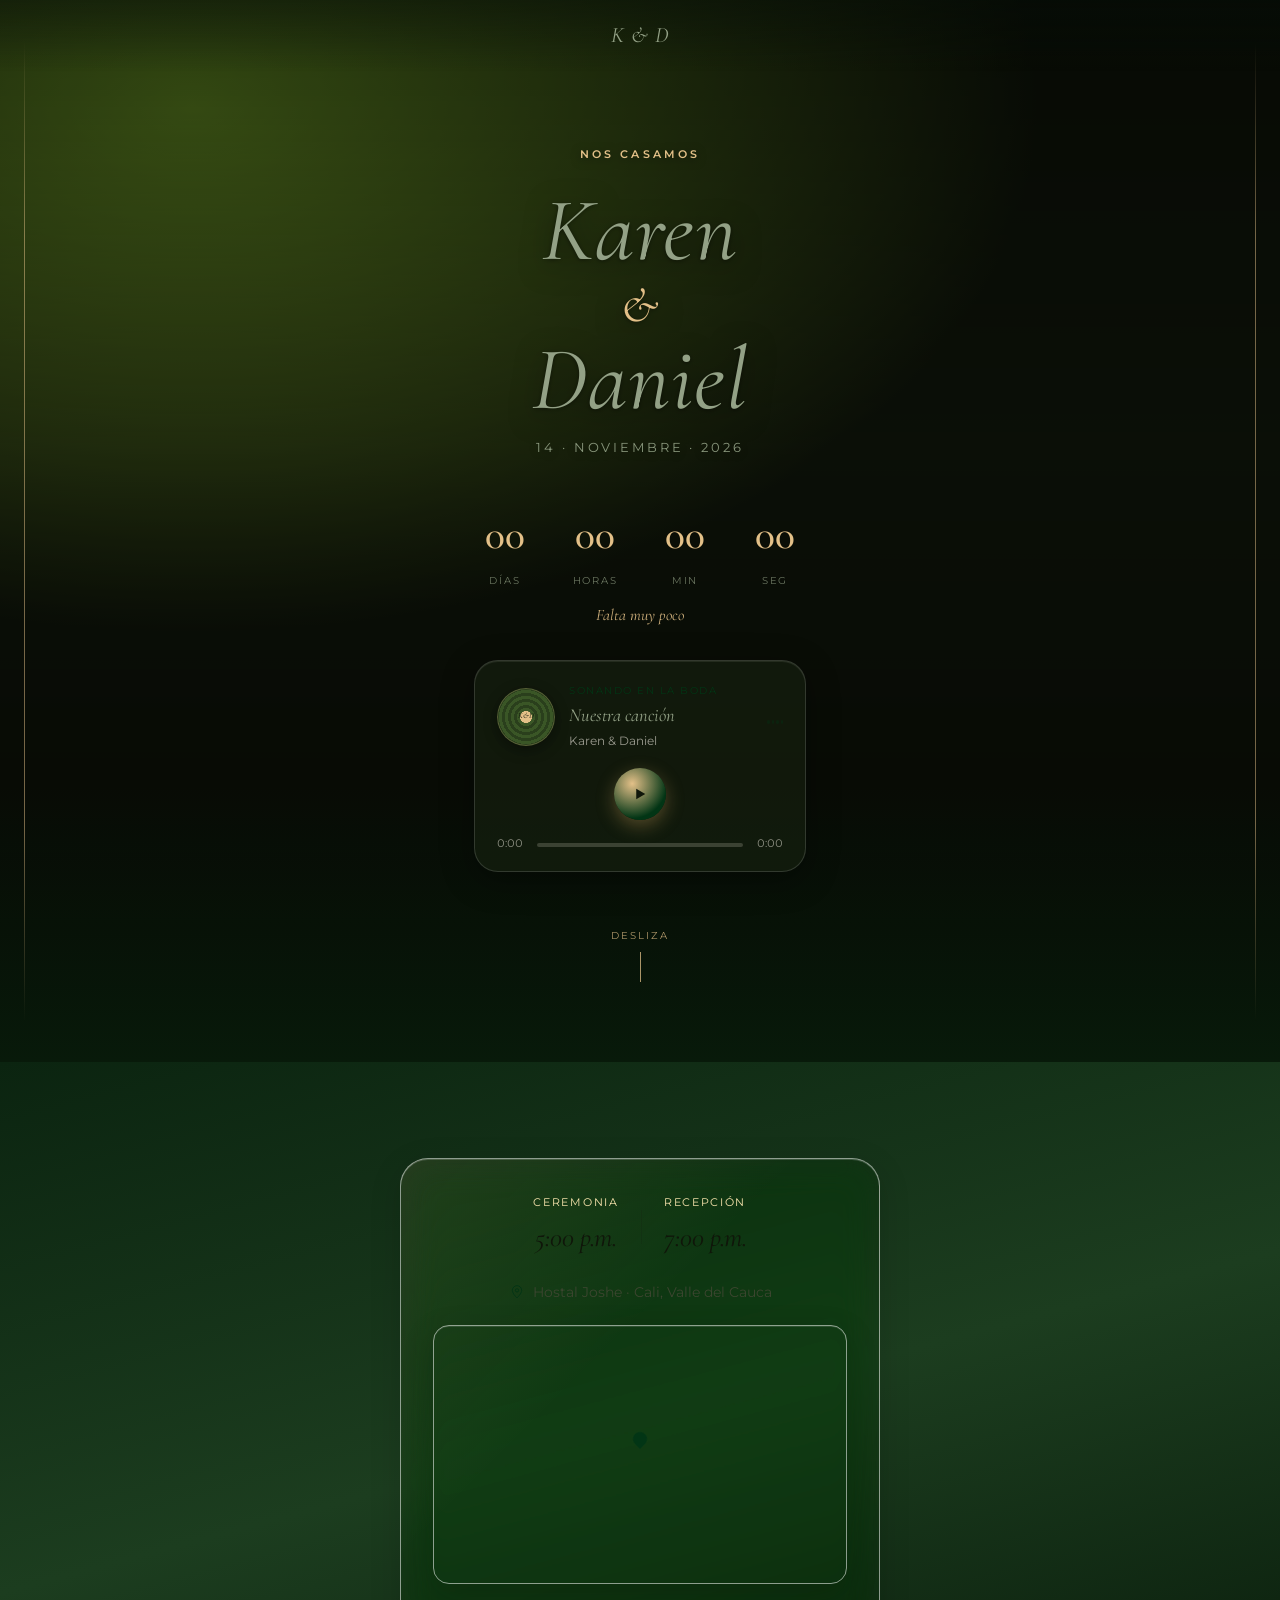
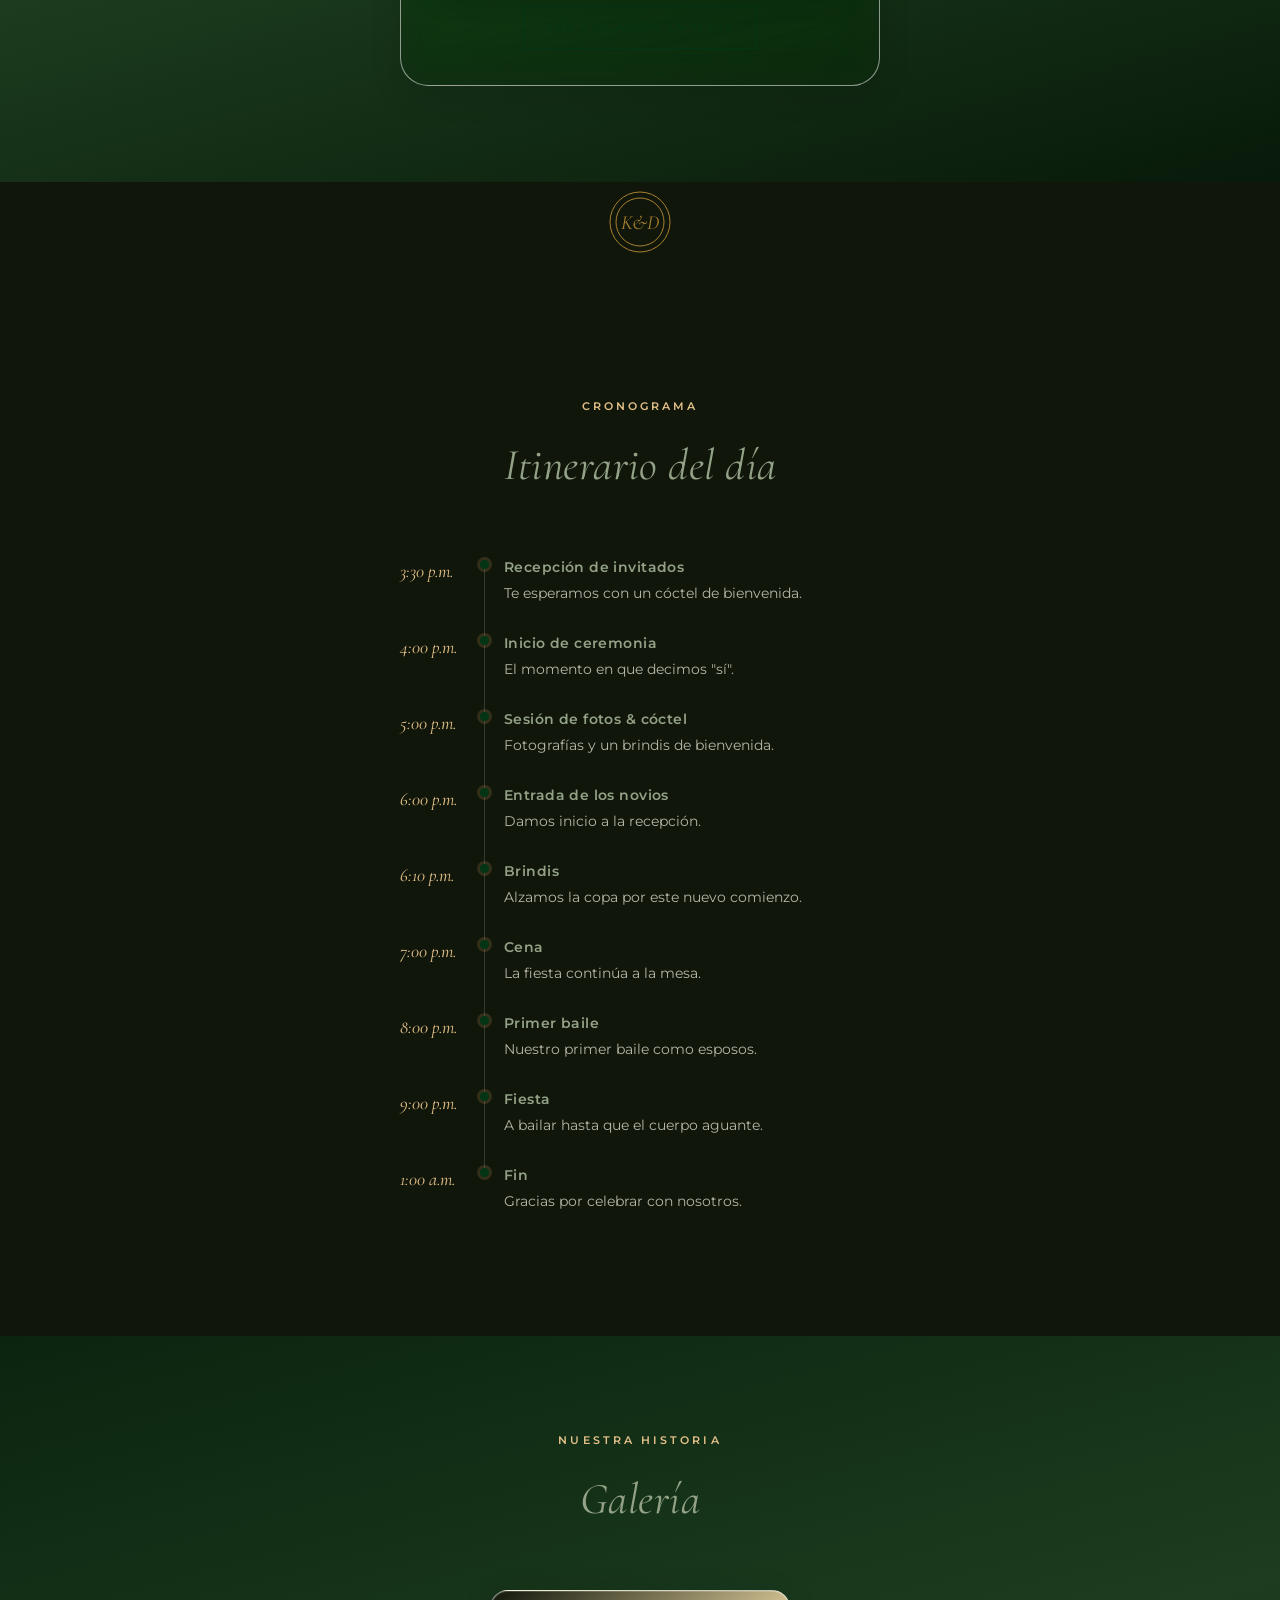
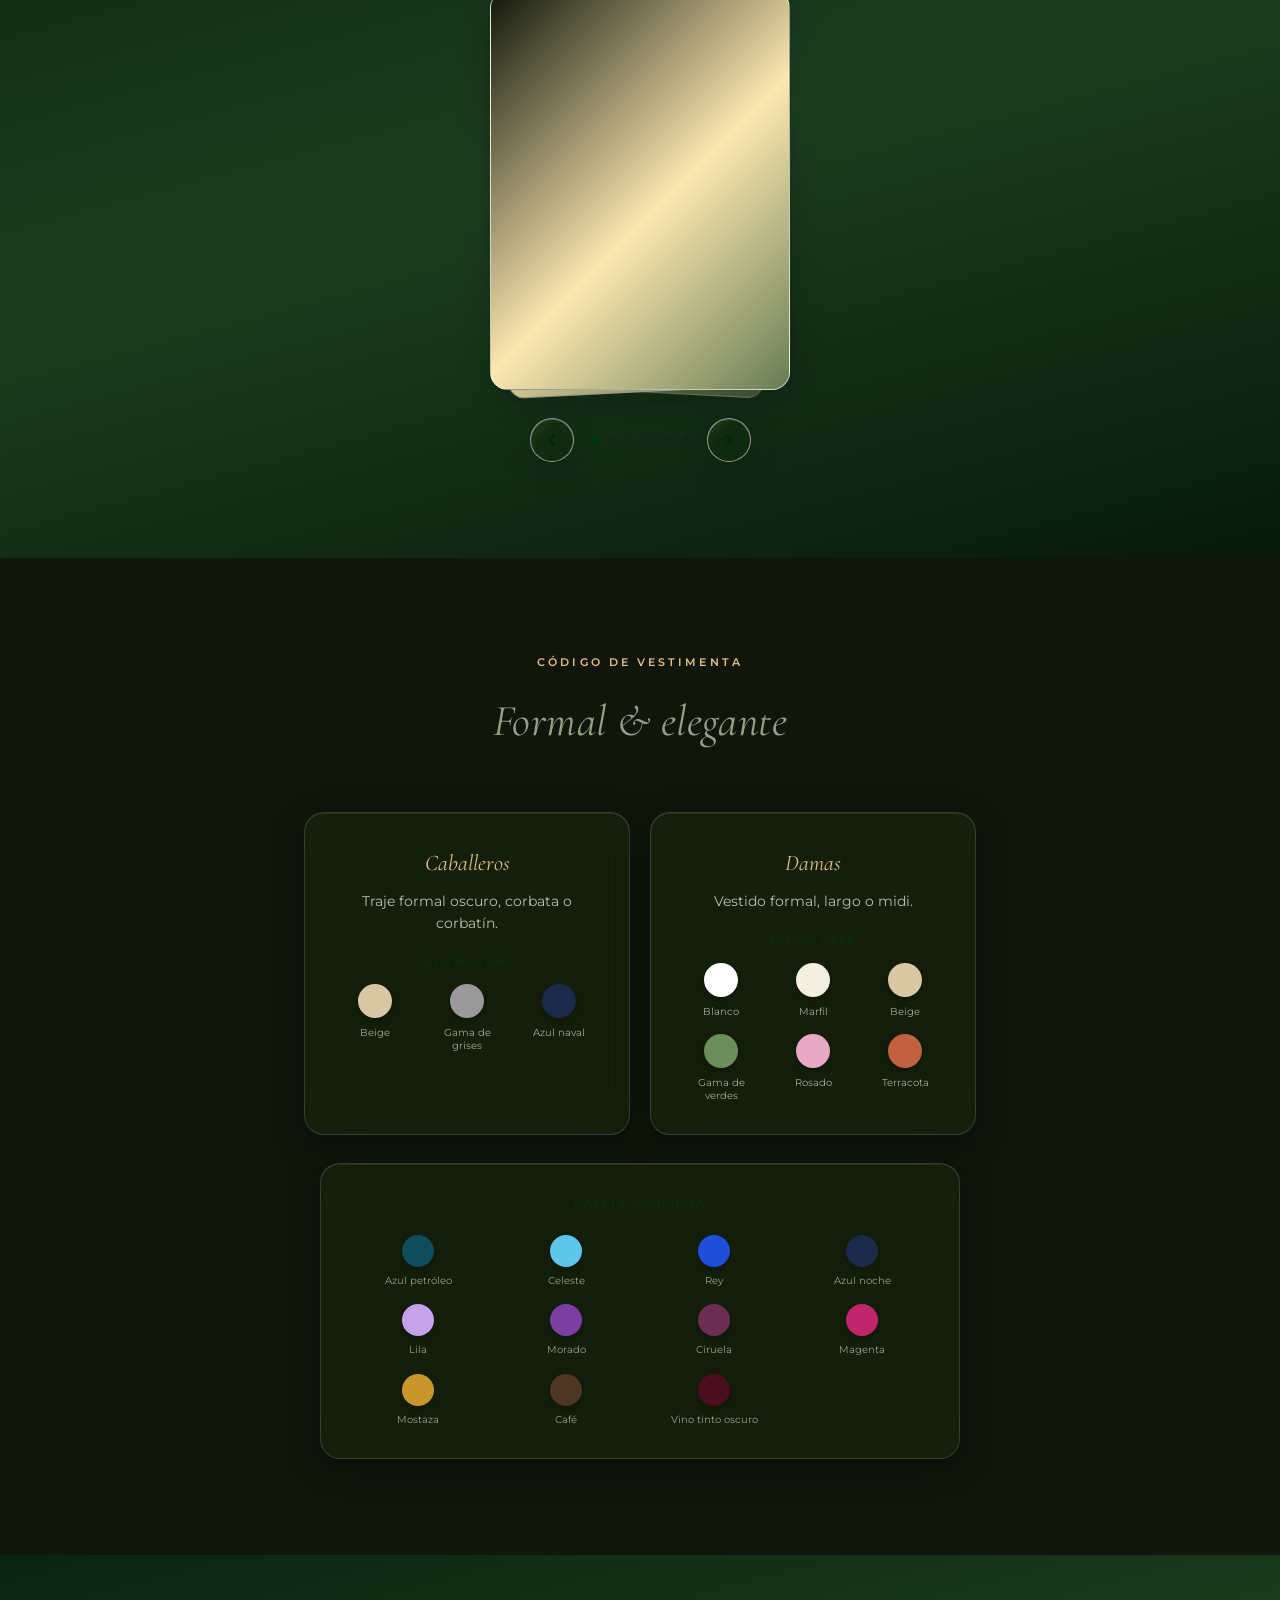
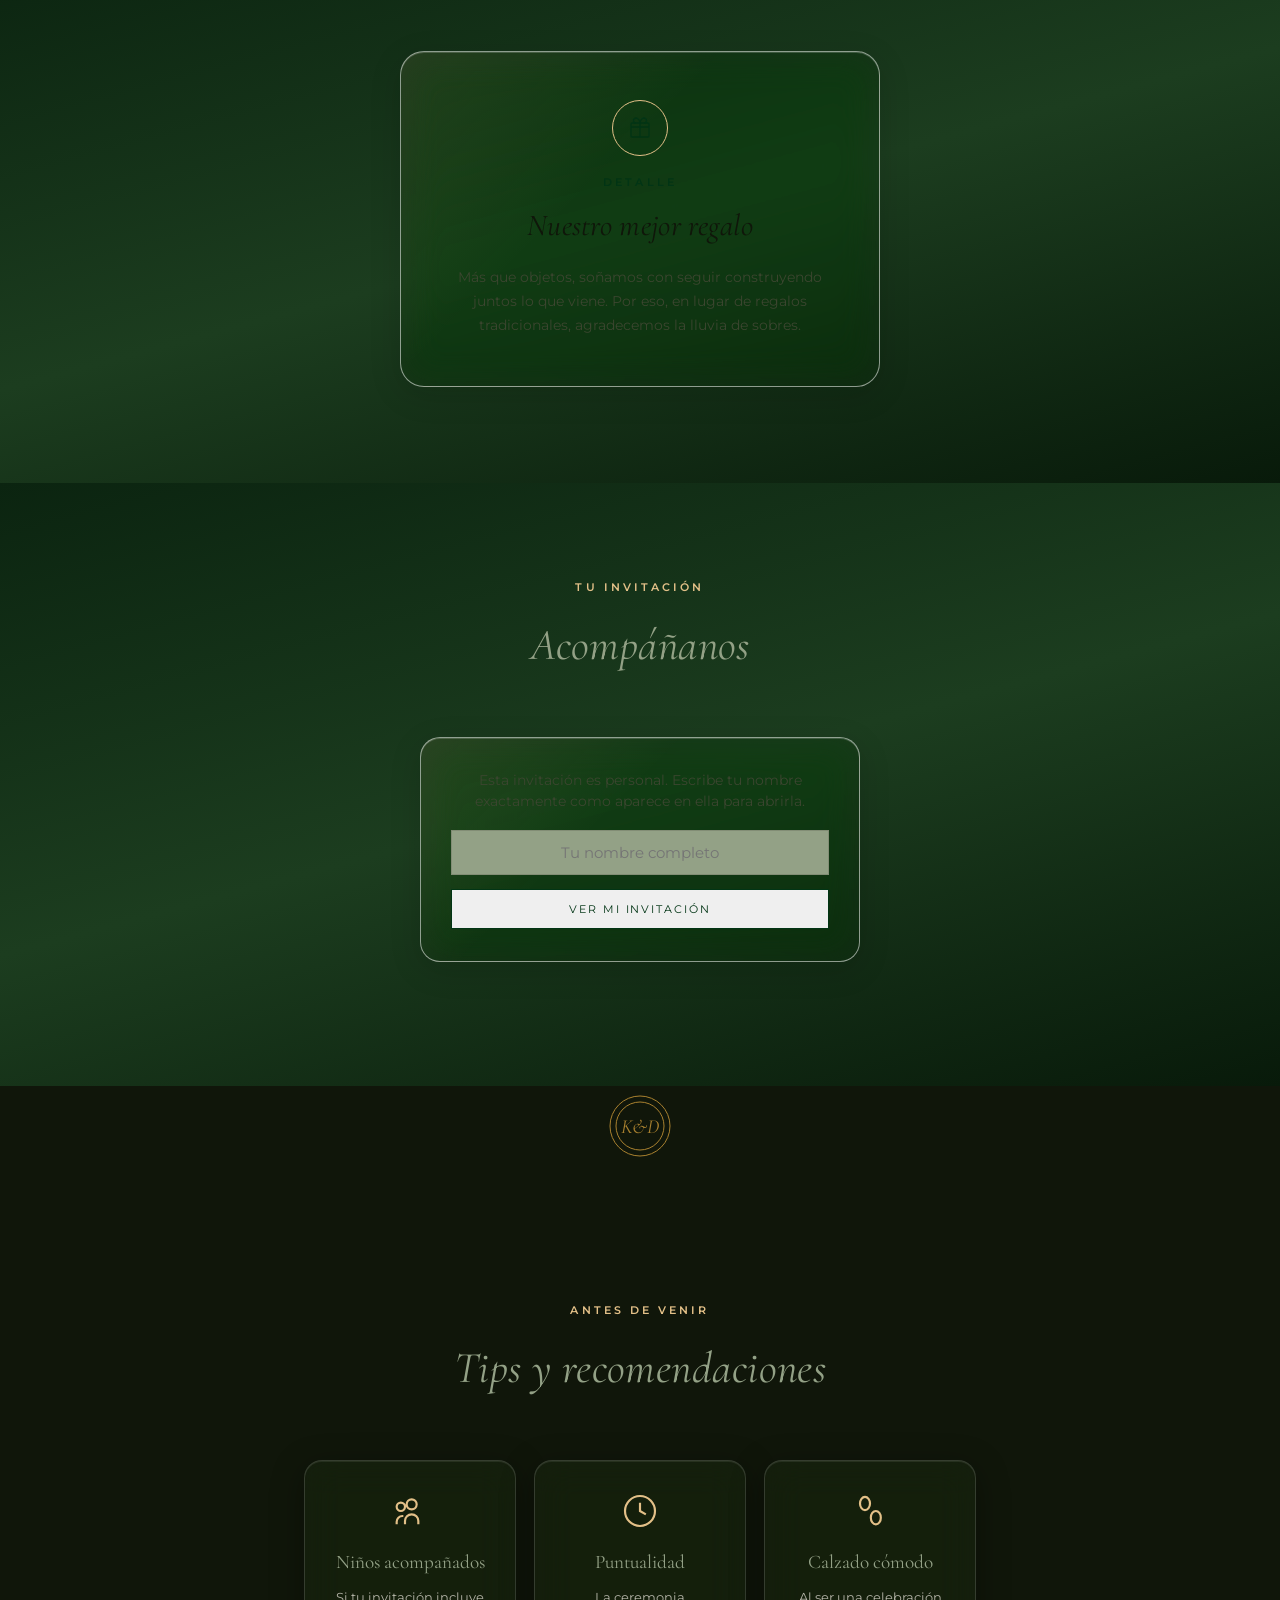
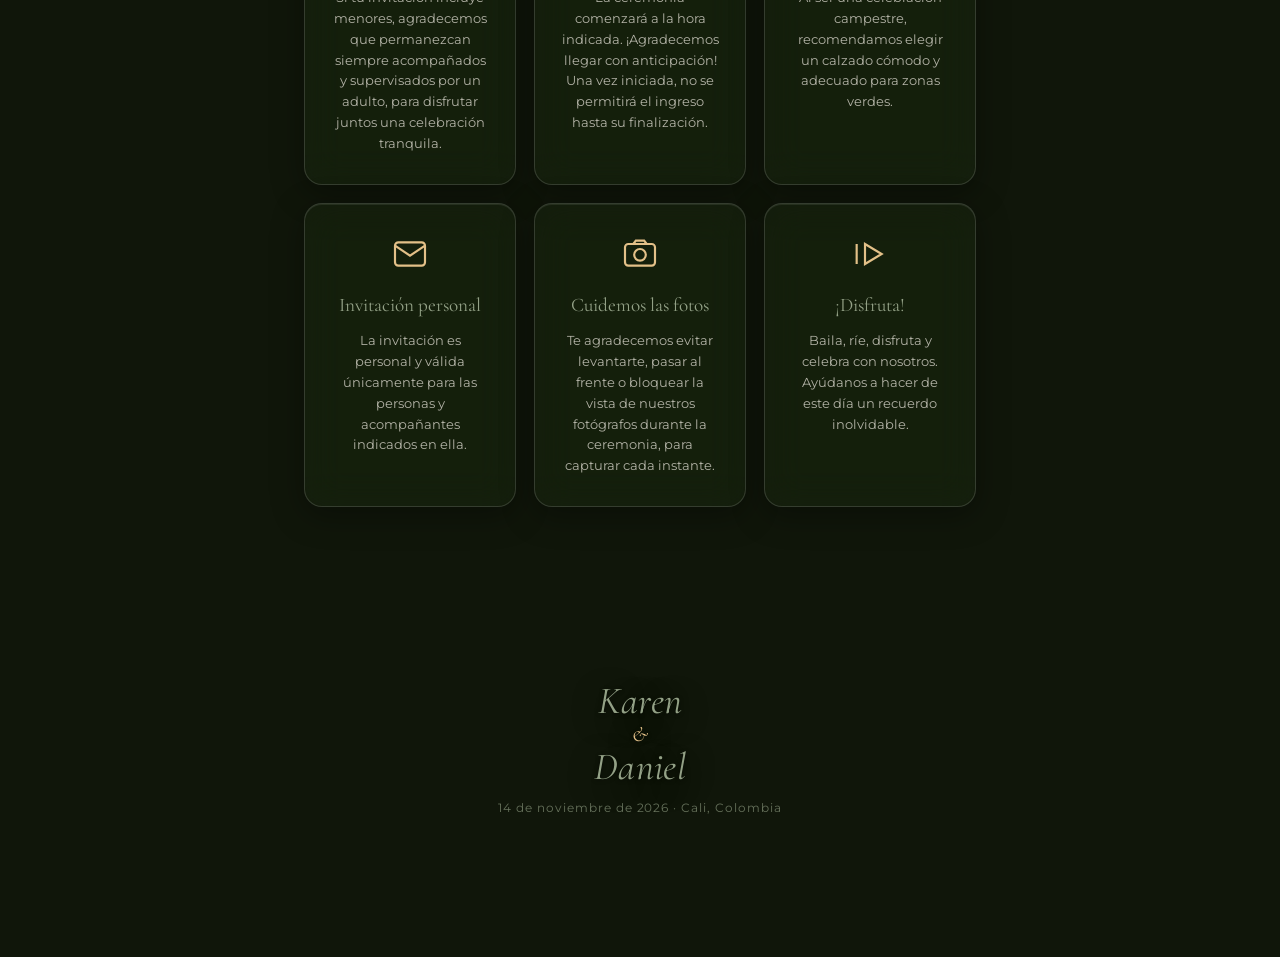
==== index.html @ 38751af5 "Add files via upload" ====
<!DOCTYPE html>
<html lang="es">
<head>
<meta charset="UTF-8">
<meta name="viewport" content="width=device-width, initial-scale=1.0">
<title>Karen &amp; Daniel — 14 de noviembre de 2026</title>
<meta name="description" content="Invitación digital de la boda de Karen Rosero y Daniel Pérez, 14 de noviembre de 2026.">
<link rel="preconnect" href="https://fonts.googleapis.com">
<link rel="preconnect" href="https://fonts.gstatic.com" crossorigin>
<link href="https://fonts.googleapis.com/css2?family=Cormorant+Garamond:ital,wght@0,300;0,400;0,500;1,400;1,500&family=Montserrat:wght@300;400;500;600&display=swap" rel="stylesheet">
<link rel="stylesheet" href="style.css">
</head>
<body>

<nav class="top-nav" aria-hidden="true">
  <span class="monogram">K &amp; D</span>
</nav>

<!-- ============================= HERO CON VIDEO ============================= -->
<header class="hero" id="hero">
  <div class="hero-media">
    <!-- Video horizontal — visible solo en escritorio -->
    <video class="hero-video hero-video--desktop" autoplay muted loop playsinline preload="auto" poster="assets/hero-poster.jpg">
      <source src="recursos/boda_2.mp4" type="video/mp4">
    </video>
    <!-- Video vertical (formato banner 9:16) — reemplaza recursos/boda_2-vertical.mp4 por tu video en retrato, visible solo en responsive/móvil -->
    <video class="hero-video hero-video--mobile" autoplay muted loop playsinline preload="auto" poster="assets/hero-poster-vertical.jpg">
      <source src="recursos/bodacel.MOV" type="video/mp4">
    </video>
    <div class="hero-overlay"></div>
  </div>

  <div class="hero-frame">
    <span class="eyebrow">Nos casamos</span>
    <h1 class="hero-names">Karen<span class="amp">&amp;</span>Daniel</h1>
    <p class="hero-sub">14 · Noviembre · 2026</p>

    <div class="countdown" role="timer" aria-label="Tiempo restante para la boda">
      <div class="unit"><div class="num" id="cd-dias">00</div><div class="label">Días</div></div>
      <div class="unit"><div class="num" id="cd-horas">00</div><div class="label">Horas</div></div>
      <div class="unit"><div class="num" id="cd-minutos">00</div><div class="label">Min</div></div>
      <div class="unit"><div class="num" id="cd-segundos">00</div><div class="label">Seg</div></div>
    </div>
    <p class="countdown-note">Falta muy poco</p>

    <div class="player glass" id="player">
      <div class="player-top">
        <div class="player-disc" id="player-disc">
          <span class="player-disc-label">K&amp;D</span>
        </div>
        <div class="player-meta">
          <span class="player-eyebrow">Sonando en la boda</span>
          <span class="player-title" id="player-title">Nuestra canción</span>
          <span class="player-artist" id="player-artist">Karen &amp; Daniel</span>
        </div>
        <div class="player-eq" id="player-eq" aria-hidden="true">
          <span></span><span></span><span></span><span></span>
        </div>
      </div>

      <button class="player-play" id="music-btn" aria-label="Reproducir canción" type="button">
        <svg id="icon-play" viewBox="0 0 24 24" fill="currentColor"><path d="M7 5v14l12-7z"/></svg>
        <svg id="icon-pause" viewBox="0 0 24 24" fill="currentColor" style="display:none;"><path d="M6 5h4v14H6zM14 5h4v14h-4z"/></svg>
      </button>

      <div class="player-progress">
        <span class="player-time" id="player-time-current">0:00</span>
        <div class="player-bar" id="player-bar">
          <div class="player-bar-fill" id="player-bar-fill"></div>
          <div class="player-bar-knob" id="player-bar-knob"></div>
        </div>
        <span class="player-time" id="player-time-total">0:00</span>
      </div>
    </div>
  </div>

  <div class="scroll-cue"><span>Desliza</span><span class="line"></span></div>
</header>
<audio id="cancion-boda" src="recursos/Camilo - La Boda (Official Video).mp3" preload="none" loop></audio>

<!-- ============================= CEREMONIA & RECEPCIÓN (cápsula única) ============================= -->
<section class="section section--tight" id="detalles">
  <div class="container">
    <div class="capsule glass reveal">
      <div class="capsule-times">
        <div class="capsule-time">
          <span class="capsule-label">Ceremonia</span>
          <span class="capsule-hour">5:00 p.m.</span>
        </div>
        <div class="capsule-sep" aria-hidden="true"></div>
        <div class="capsule-time">
          <span class="capsule-label">Recepción</span>
          <span class="capsule-hour">7:00 p.m.</span>
        </div>
      </div>
      <div class="capsule-place">
        <svg viewBox="0 0 24 24" fill="none" stroke="currentColor" stroke-width="1.3" aria-hidden="true"><path d="M12 21s7-6.6 7-11.5A7 7 0 0 0 5 9.5C5 14.4 12 21 12 21z"/><circle cx="12" cy="9.5" r="2.5"/></svg>
        <span>Hostal Joshe · Cali, Valle del Cauca</span>
      </div>
      <div class="capsule-map">
        <iframe src="https://www.google.com/maps?q=3.6602861,-76.2479446&z=17&output=embed" title="Ubicación — Hostal Joshe" loading="lazy" referrerpolicy="no-referrer-when-downgrade"></iframe>
        <span class="capsule-map-pin" aria-hidden="true"></span>
      </div>
      <a class="btn btn--gold" href="https://www.google.com/maps/place/Hostal+Joshe/@3.6602861,-76.2505195,17z/data=!3m1!4b1!4m6!3m5!1s0x8e39f7be1d5fc747:0xfc37b0cc86d98b46!8m2!3d3.6602861!4d-76.2479446!16s%2Fg%2F11clvxffvz" target="_blank" rel="noopener">Ver ubicación en Maps</a>
    </div>
  </div>
</section>

<div class="seal-divider reveal">
  <div class="seal" aria-hidden="true">
    <svg viewBox="0 0 64 64"><circle cx="32" cy="32" r="30" fill="none" stroke="#A9812F" stroke-width="1"/><circle cx="32" cy="32" r="24" fill="none" stroke="#A9812F" stroke-width="1"/><text x="32" y="39" text-anchor="middle" font-family="Cormorant Garamond, serif" font-style="italic" font-size="20" fill="#A9812F">K&amp;D</text></svg>
  </div>
</div>

<!-- ============================= ITINERARIO ============================= -->
<section class="section section--dark" id="itinerario">
  <div class="container">
    <div class="section-head reveal">
      <span class="eyebrow">Cronograma</span>
      <h2>Itinerario del día</h2>
    </div>

    <div class="timeline reveal">
      <div class="timeline-item">
        <span class="t">3:30 p.m.</span>
        <div class="dot"></div>
        <div><h4>Recepción de invitados</h4><p>Te esperamos con un cóctel de bienvenida.</p></div>
      </div>
      <div class="timeline-item">
        <span class="t">4:00 p.m.</span>
        <div class="dot"></div>
        <div><h4>Inicio de ceremonia</h4><p>El momento en que decimos "sí".</p></div>
      </div>
      <div class="timeline-item">
        <span class="t">5:00 p.m.</span>
        <div class="dot"></div>
        <div><h4>Sesión de fotos &amp; cóctel</h4><p>Fotografías y un brindis de bienvenida.</p></div>
      </div>
      <div class="timeline-item">
        <span class="t">6:00 p.m.</span>
        <div class="dot"></div>
        <div><h4>Entrada de los novios</h4><p>Damos inicio a la recepción.</p></div>
      </div>
      <div class="timeline-item">
        <span class="t">6:10 p.m.</span>
        <div class="dot"></div>
        <div><h4>Brindis</h4><p>Alzamos la copa por este nuevo comienzo.</p></div>
      </div>
      <div class="timeline-item">
        <span class="t">7:00 p.m.</span>
        <div class="dot"></div>
        <div><h4>Cena</h4><p>La fiesta continúa a la mesa.</p></div>
      </div>
      <div class="timeline-item">
        <span class="t">8:00 p.m.</span>
        <div class="dot"></div>
        <div><h4>Primer baile</h4><p>Nuestro primer baile como esposos.</p></div>
      </div>
      <div class="timeline-item">
        <span class="t">9:00 p.m.</span>
        <div class="dot"></div>
        <div><h4>Fiesta</h4><p>A bailar hasta que el cuerpo aguante.</p></div>
      </div>
      <div class="timeline-item">
        <span class="t">1:00 a.m.</span>
        <div class="dot"></div>
        <div><h4>Fin</h4><p>Gracias por celebrar con nosotros.</p></div>
      </div>
    </div>
  </div>
</section>

<!-- ============================= CARRUSEL DE FOTOS ============================= -->
<section class="section" id="galeria">
  <div class="container">
    <div class="section-head reveal">
      <span class="eyebrow">Nuestra historia</span>
      <h2>Galería</h2>
    </div>
  </div>

  <div class="carousel reveal" id="carousel">
    <div class="carousel-stage" id="carousel-stage">
      <!-- 7 fotos verticales — reemplaza assets/foto-1.jpg ... foto-7.jpg con tus fotos reales -->
      <figure class="carousel-card glass"><img src="recursos/imagenboda_1.png" alt="Karen y Daniel — foto 1" loading="lazy" draggable="false" onerror="this.closest('.carousel-card').classList.add('is-placeholder')"></figure>
      <figure class="carousel-card glass"><img src="recursos/imagenboda_2.png" alt="Karen y Daniel — foto 2" loading="lazy" draggable="false" onerror="this.closest('.carousel-card').classList.add('is-placeholder')"></figure>
      <figure class="carousel-card glass"><img src="recursos/imagenboda_3.png" alt="Karen y Daniel — foto 3" loading="lazy" draggable="false" onerror="this.closest('.carousel-card').classList.add('is-placeholder')"></figure>
      <figure class="carousel-card glass"><img src="recursos/imagenboda_4.png" alt="Karen y Daniel — foto 4" loading="lazy" draggable="false" onerror="this.closest('.carousel-card').classList.add('is-placeholder')"></figure>
      <figure class="carousel-card glass"><img src="recursos/imagenboda_5.png" alt="Karen y Daniel — foto 5" loading="lazy" draggable="false" onerror="this.closest('.carousel-card').classList.add('is-placeholder')"></figure>
      <figure class="carousel-card glass"><img src="recursos/imagenboda_6.png" alt="Karen y Daniel — foto 6" loading="lazy" draggable="false" onerror="this.closest('.carousel-card').classList.add('is-placeholder')"></figure>
      <figure class="carousel-card glass"><img src="recursos/imagenboda_7.png" alt="Karen y Daniel — foto 7" loading="lazy" draggable="false" onerror="this.closest('.carousel-card').classList.add('is-placeholder')"></figure>
    </div>

    <div class="carousel-controls">
      <button class="carousel-arrow carousel-arrow--prev glass" id="carousel-prev" aria-label="Foto anterior">
        <svg viewBox="0 0 24 24" fill="none" stroke="currentColor" stroke-width="1.6"><path d="M15 18l-6-6 6-6"/></svg>
      </button>
      <div class="carousel-dots" id="carousel-dots"></div>
      <button class="carousel-arrow carousel-arrow--next glass" id="carousel-next" aria-label="Foto siguiente">
        <svg viewBox="0 0 24 24" fill="none" stroke="currentColor" stroke-width="1.6"><path d="M9 6l6 6-6 6"/></svg>
      </button>
    </div>
  </div>
</section>

<!-- ============================= COLORES PERMITIDOS / NO PERMITIDOS ============================= -->
<section class="section section--dark dresscode" id="colores">
  <div class="container">
    <div class="section-head reveal">
      <span class="eyebrow">Código de vestimenta</span>
      <h2>Formal &amp; elegante</h2>
    </div>

    <div class="dresscode-grid reveal">
      <div class="dresscode-col glass">
        <h3>Caballeros</h3>
        <p class="dresscode-suggest">Traje formal oscuro, corbata o corbatín.</p>
        <p class="dresscode-avoid-label">Evitar usar</p>
        <div class="dresscode-swatches">
          <div class="dc-swatch"><span class="dc-circle" style="background:#D9C7A3"></span><span>Beige</span></div>
          <div class="dc-swatch"><span class="dc-circle" style="background:#9A9A9A"></span><span>Gama de grises</span></div>
          <div class="dc-swatch"><span class="dc-circle" style="background:#1B2A4A"></span><span>Azul naval</span></div>
        </div>
      </div>

      <div class="dresscode-col glass">
        <h3>Damas</h3>
        <p class="dresscode-suggest">Vestido formal, largo o midi.</p>
        <p class="dresscode-avoid-label">Evitar usar</p>
        <div class="dresscode-swatches">
          <div class="dc-swatch"><span class="dc-circle" style="background:#FFFFFF;border:1px solid rgba(255,255,255,0.3)"></span><span>Blanco</span></div>
          <div class="dc-swatch"><span class="dc-circle" style="background:#F4EFE0"></span><span>Marfil</span></div>
          <div class="dc-swatch"><span class="dc-circle" style="background:#D9C7A3"></span><span>Beige</span></div>
          <div class="dc-swatch"><span class="dc-circle" style="background:#6B8E5A"></span><span>Gama de verdes</span></div>
          <div class="dc-swatch"><span class="dc-circle" style="background:#E8A7C4"></span><span>Rosado</span></div>
          <div class="dc-swatch"><span class="dc-circle" style="background:#C1613F"></span><span>Terracota</span></div>
        </div>
      </div>
    </div>

    <div class="palette-suggested glass reveal">
      <p class="palette-suggested-title">Paleta sugerida</p>
      <div class="palette-suggested-grid">
        <div class="ps-swatch"><span class="ps-circle ps-anim" style="background:#0F4C5C; --delay:0s"></span><span>Azul petróleo</span></div>
        <div class="ps-swatch"><span class="ps-circle ps-anim" style="background:#5EC6E8; --delay:.15s"></span><span>Celeste</span></div>
        <div class="ps-swatch"><span class="ps-circle ps-anim" style="background:#1F4FD8; --delay:.3s"></span><span>Rey</span></div>
        <div class="ps-swatch"><span class="ps-circle ps-anim" style="background:#1B2A4A; --delay:.45s"></span><span>Azul noche</span></div>
        <div class="ps-swatch"><span class="ps-circle ps-anim" style="background:#C6A0E8; --delay:.6s"></span><span>Lila</span></div>
        <div class="ps-swatch"><span class="ps-circle ps-anim" style="background:#7A3FA0; --delay:.75s"></span><span>Morado</span></div>
        <div class="ps-swatch"><span class="ps-circle ps-anim" style="background:#6B2E52; --delay:.9s"></span><span>Ciruela</span></div>
        <div class="ps-swatch"><span class="ps-circle ps-anim" style="background:#C0246B; --delay:1.05s"></span><span>Magenta</span></div>
        <div class="ps-swatch"><span class="ps-circle ps-anim" style="background:#C9962C; --delay:1.2s"></span><span>Mostaza</span></div>
        <div class="ps-swatch"><span class="ps-circle ps-anim" style="background:#4E3524; --delay:1.35s"></span><span>Café</span></div>
        <div class="ps-swatch"><span class="ps-circle ps-anim" style="background:#4B0E1E; --delay:1.5s"></span><span>Vino tinto oscuro</span></div>
      </div>
    </div>
  </div>
</section>

<!-- ============================= REGALOS ============================= -->
<section class="section" id="regalos">
  <div class="container">
    <div class="gift-card glass reveal">
      <div class="icon gift-icon" aria-hidden="true">
        <svg viewBox="0 0 24 24" fill="none" stroke="currentColor" stroke-width="1.3"><rect x="3" y="7" width="18" height="14" rx="1"/><path d="M3 11h18M12 7v14M8 7a2.5 2.5 0 0 1 0-5c1.8 0 4 2.5 4 5M16 7a2.5 2.5 0 0 0 0-5c-1.8 0-4 2.5-4 5"/></svg>
      </div>
      <span class="eyebrow">Detalle</span>
      <h2>Nuestro mejor regalo</h2>
      <p>Más que objetos, soñamos con seguir construyendo juntos lo que viene. Por eso, en lugar de regalos tradicionales, agradecemos la lluvia de sobres.</p>
    </div>
  </div>
</section>
<section class="section" id="confirmar">
  <div class="container">
    <div class="section-head reveal">
      <span class="eyebrow">Tu invitación</span>
      <h2>Acompáñanos</h2>
    </div>

    <!-- Paso 1: si no llegaste por tu enlace único (?inv=código), buscas tu invitación por nombre -->
    <div class="invite-lookup glass reveal" id="invite-lookup">
      <p class="invite-lookup-text">Esta invitación es personal. Escribe tu nombre exactamente como aparece en ella para abrirla.</p>
      <div class="field" style="margin-bottom:14px;">
        <input type="text" id="rsvp-nombre" placeholder="Tu nombre completo" autocomplete="off">
      </div>
      <button type="button" class="btn btn--gold btn--full" id="btn-buscar-invitacion">Ver mi invitación</button>
      <p class="guest-status" id="guest-status" role="status"></p>
    </div>

    <!-- Paso 2: tarjeta de invitación personalizada -->
    <div class="invite-card glass" id="invite-card">
      <div class="seal" aria-hidden="true">
        <svg viewBox="0 0 64 64"><circle cx="32" cy="32" r="30" fill="none" stroke="#CFA35C" stroke-width="1"/><circle cx="32" cy="32" r="24" fill="none" stroke="#CFA35C" stroke-width="1"/><text x="32" y="39" text-anchor="middle" font-family="Cormorant Garamond, serif" font-style="italic" font-size="20" fill="#CFA35C">K&amp;D</text></svg>
      </div>
      <span class="eyebrow">Tu invitación</span>
      <h3 class="invite-greeting" id="invite-greeting">Hola</h3>
      <p class="invite-detail" id="invite-detail"></p>
      <button type="button" class="btn btn--gold btn--full" id="btn-confirmar-asistencia">Confirmar asistencia</button>
      <button type="button" class="invite-card-back" id="btn-cambiar-invitado">No soy yo, buscar otro nombre</button>
    </div>

    <!-- Paso 3: formulario real (sí/no + acompañantes) -->
    <div class="rsvp-box glass" id="rsvp-box">
      <form class="rsvp-form" id="rsvp-form" autocomplete="off">
        <div class="field">
          <label>¿Asistirás?</label>
          <div class="radio-row">
            <label><input type="radio" name="asistencia" value="si" required> Sí, asistiré</label>
            <label><input type="radio" name="asistencia" value="no"> No podré ir</label>
          </div>
        </div>

        <div class="field companion-block" id="companion-block">
          <label class="checkbox-row">
            <input type="checkbox" id="companion-checkbox" disabled>
            <span id="companion-checkbox-label">Llevaré acompañante</span>
          </label>
          <div class="companion-name-field" id="companion-name-field">
            <div id="companion-names-container"></div>
          </div>
        </div>

        <button type="submit" class="btn btn--gold btn--full">Enviar confirmación</button>
        <p class="rsvp-note">Por favor confirma antes del 25 de octubre de 2026.</p>
      </form>

      <div class="rsvp-closed" id="rsvp-closed">
        <div class="seal" aria-hidden="true">
          <svg viewBox="0 0 64 64"><circle cx="32" cy="32" r="30" fill="none" stroke="#CFA35C" stroke-width="1"/><circle cx="32" cy="32" r="24" fill="none" stroke="#CFA35C" stroke-width="1"/><text x="32" y="39" text-anchor="middle" font-family="Cormorant Garamond, serif" font-style="italic" font-size="20" fill="#CFA35C">K&amp;D</text></svg>
        </div>
        <h3>El plazo de confirmación finalizó</h3>
        <p>La fecha límite para confirmar asistencia era el 25 de octubre de 2026. Si necesitas hacer un cambio, contáctanos directamente.</p>
      </div>

      <div class="rsvp-success" id="rsvp-success">
        <div class="seal" aria-hidden="true">
          <svg viewBox="0 0 64 64"><circle cx="32" cy="32" r="30" fill="none" stroke="#CFA35C" stroke-width="1"/><circle cx="32" cy="32" r="24" fill="none" stroke="#CFA35C" stroke-width="1"/><text x="32" y="39" text-anchor="middle" font-family="Cormorant Garamond, serif" font-style="italic" font-size="20" fill="#CFA35C">K&amp;D</text></svg>
        </div>
        <h3>Gracias, <span id="rsvp-success-nombre"></span></h3>
        <p id="rsvp-success-msg"></p>
      </div>
    </div>
  </div>
</section>

<div class="seal-divider reveal">
  <div class="seal" aria-hidden="true">
    <svg viewBox="0 0 64 64"><circle cx="32" cy="32" r="30" fill="none" stroke="#A9812F" stroke-width="1"/><circle cx="32" cy="32" r="24" fill="none" stroke="#A9812F" stroke-width="1"/><text x="32" y="39" text-anchor="middle" font-family="Cormorant Garamond, serif" font-style="italic" font-size="20" fill="#A9812F">K&amp;D</text></svg>
  </div>
</div>

<!-- ============================= RECOMENDACIONES ============================= -->
<section class="section section--dark" id="recomendaciones">
  <div class="container">
    <div class="section-head reveal">
      <span class="eyebrow">Antes de venir</span>
      <h2>Tips y recomendaciones</h2>
    </div>

    <div class="tips-grid reveal">
      <div class="tip-card glass card--dark">
        <div class="icon" aria-hidden="true">
          <svg viewBox="0 0 24 24" fill="none" stroke="currentColor" stroke-width="1.3"><path d="M9 20v-2a4 4 0 0 1 8 0v2M13 11a3 3 0 1 0 0-6 3 3 0 0 0 0 6zM4 20v-1.5A3.5 3.5 0 0 1 7.5 15H8M6.5 12a2.5 2.5 0 1 0 0-5 2.5 2.5 0 0 0 0 5z"/></svg>
        </div>
        <h3>Niños acompañados</h3>
        <p class="place">Si tu invitación incluye menores, agradecemos que permanezcan siempre acompañados y supervisados por un adulto, para disfrutar juntos una celebración tranquila.</p>
      </div>

      <div class="tip-card glass card--dark">
        <div class="icon" aria-hidden="true">
          <svg viewBox="0 0 24 24" fill="none" stroke="currentColor" stroke-width="1.3"><circle cx="12" cy="12" r="9"/><path d="M12 7v5l3.5 2"/></svg>
        </div>
        <h3>Puntualidad</h3>
        <p class="place">La ceremonia comenzará a la hora indicada. ¡Agradecemos llegar con anticipación! Una vez iniciada, no se permitirá el ingreso hasta su finalización.</p>
      </div>

      <div class="tip-card glass card--dark">
        <div class="icon" aria-hidden="true">
          <svg viewBox="0 0 24 24" fill="none" stroke="currentColor" stroke-width="1.3"><ellipse cx="9" cy="7.5" rx="3" ry="4"/><ellipse cx="15.5" cy="16" rx="3" ry="4"/></svg>
        </div>
        <h3>Calzado cómodo</h3>
        <p class="place">Al ser una celebración campestre, recomendamos elegir un calzado cómodo y adecuado para zonas verdes.</p>
      </div>

      <div class="tip-card glass card--dark">
        <div class="icon" aria-hidden="true">
          <svg viewBox="0 0 24 24" fill="none" stroke="currentColor" stroke-width="1.3"><rect x="3" y="5" width="18" height="14" rx="2"/><path d="M3 7l9 6 9-6"/></svg>
        </div>
        <h3>Invitación personal</h3>
        <p class="place">La invitación es personal y válida únicamente para las personas y acompañantes indicados en ella.</p>
      </div>

      <div class="tip-card glass card--dark">
        <div class="icon" aria-hidden="true">
          <svg viewBox="0 0 24 24" fill="none" stroke="currentColor" stroke-width="1.3"><rect x="3" y="6" width="18" height="13" rx="2"/><circle cx="12" cy="12.5" r="3.5"/><path d="M8 6l1.5-2h5L16 6"/></svg>
        </div>
        <h3>Cuidemos las fotos</h3>
        <p class="place">Te agradecemos evitar levantarte, pasar al frente o bloquear la vista de nuestros fotógrafos durante la ceremonia, para capturar cada instante.</p>
      </div>

      <div class="tip-card glass card--dark">
        <div class="icon" aria-hidden="true">
          <svg viewBox="0 0 24 24" fill="none" stroke="currentColor" stroke-width="1.3"><path d="M9 18V6l10 6z"/><path d="M4 6v12"/></svg>
        </div>
        <h3>¡Disfruta!</h3>
        <p class="place">Baila, ríe, disfruta y celebra con nosotros. Ayúdanos a hacer de este día un recuerdo inolvidable.</p>
      </div>
    </div>
  </div>
</section>

<!-- ============================= FOOTER ============================= -->
<footer class="footer">
  <h2 class="hero-names">Karen<span class="amp">&amp;</span>Daniel</h2>
  <p>14 de noviembre de 2026 · Cali, Colombia</p>
</footer>

<script src="guests-data.js"></script>
<script src="guests-remote.js"></script>
<script src="script.js"></script>
</body>
</html>
---- style.css ----
/* =========================================================
   Karen & Daniel — 14.11.2026
   Tokens
   ========================================================= */
:root{
  --ivory:      oklab(69.029% -0.02671 0.03192);
  --ivory-2:    #2e5430;
  --ink:        #10160A;
  --ink-soft:   #3C4630;
  --gold:       #023515;
  --gold-soft:  #E3C088;
  --wine:       #fce7b0;
  --green-deep: #f9f4c3;
  --green-mid:  #6e9225;
  --green-card: rgb(82, 111, 46);
  --line:       rgba(28,23,18,0.14);
  --shadow:     0 20px 60px rgba(10,15,6,0.35);

  --display:   'Cormorant Garamond', serif;
  --body:      'Montserrat', sans-serif;

  --container: 720px;

  --overlay-green: rgba(9, 24, 11, 0.78);
  --overlay-green-2: rgba(6, 14, 7, 0.48);
  --glass-bg: rgba(246, 242, 232, 0.897);
  --glass-bg-dark: rgba(29, 41, 20, 0.48);
  --glass-border: rgba(255, 255, 255, 0.53);
  --glass-blur: 18px;

  --section-dark-green: linear-gradient(165deg, #0b2410 0%, #1c3d1f 50%, #081a0a 100%);
  --edge-fade: #081a0a;
}

/* =========================================================
   Liquid glass — shared utility
   ========================================================= */
.glass{
  position: relative;
  background:
    linear-gradient(135deg, rgba(227,192,136,0.10) 0%, transparent 40%),
    rgba(29, 41, 20, 0.16);
  -webkit-backdrop-filter: blur(var(--glass-blur)) saturate(150%);
  backdrop-filter: blur(var(--glass-blur)) saturate(150%);
  border: 1px solid var(--glass-border);
  box-shadow: 0 8px 32px rgba(10,15,6,0.14), inset 0 1px 0 rgba(255,255,255,0.18);
  transition: transform .35s ease, box-shadow .35s ease, border-color .35s ease;
}
.glass:hover{
  transform: translateY(-3px);
  box-shadow: 0 14px 40px rgba(10,15,6,0.22), 0 0 0 1px rgba(207,163,92,0.25), inset 0 1px 0 rgba(255,255,255,0.22);
  border-color: rgba(227,192,136,0.4);
}
/* Brillo cálido dinámico: sigue el cursor sobre la superficie liquid glass */
.glass::after{
  content: "";
  position: absolute;
  inset: 0;
  border-radius: inherit;
  background: radial-gradient(240px circle at var(--mx, 50%) var(--my, 50%), rgba(227,192,136,0.55), rgba(207,163,92,0.14) 45%, transparent 65%);
  mix-blend-mode: soft-light;
  opacity: 0;
  transition: opacity .5s ease;
  pointer-events: none;
  z-index: 5;
}
.glass:hover::after{ opacity: 1; }
.card--dark.glass,
.hero .glass,
.section--dark .glass{
  background: var(--glass-bg-dark);
  border-color: rgba(255,255,255,0.14);
  box-shadow: 0 8px 32px rgba(0,0,0,0.35), inset 0 1px 0 rgba(255,255,255,0.08);
}
.section--tight{ padding: 56px 0 0; }

*{ box-sizing: border-box; }
html{ scroll-behavior: smooth; }
body{
  margin:0;
  background: var(--ink);
  color: var(--ink);
  font-family: var(--body);
  font-weight: 400;
  line-height: 1.6;
  -webkit-font-smoothing: antialiased;
}

@media (prefers-reduced-motion: reduce){
  *{ animation-duration: 0.01ms !important; animation-iteration-count: 1 !important; transition-duration: 0.01ms !important; scroll-behavior: auto !important; }
}

img{ max-width:100%; display:block; }

a{ color: inherit; }

:focus-visible{
  outline: 2px solid var(--wine);
  outline-offset: 3px;
}

.container{
  max-width: var(--container);
  margin: 0 auto;
  padding: 0 24px;
}

.eyebrow{
  font-family: var(--body);
  font-size: 11px;
  font-weight: 600;
  letter-spacing: 0.28em;
  text-transform: uppercase;
  color: var(--gold);
}

h1, h2, h3{
  font-family: var(--display);
  font-weight: 400;
  color: var(--ink);
  margin: 0;
}

h2{
  font-size: clamp(2rem, 5vw, 2.75rem);
  font-style: italic;
  letter-spacing: 0.01em;
}

p{ margin: 0; }

.section{
  padding: 96px 0;
  position: relative;
}

.section--dark{
  background: var(--ink);
  color: var(--ivory);
}
.section--dark h2, .section--dark h3{ color: var(--ivory); }
.section--dark .eyebrow{ color: var(--gold-soft); }

/* Secciones de fondo claro reemplazadas por un degradado verde oscuro,
   con texto claro para que resalte y no haya salto de contraste entre secciones. */
.section:not(.section--dark){
  background: var(--section-dark-green);
  color: var(--ivory);
}

.section-head{
  text-align: center;
  margin-bottom: 56px;
}
.section-head .eyebrow{ display:block; margin-bottom: 14px; color: var(--gold-soft); }
.section-head h2{ color: var(--ivory); }

/* =========================================================
   Seal divider — the signature element
   A wax-seal monogram marks the turn of every section, like
   the seal on the back flap of the invitation envelope.
   ========================================================= */
.seal{
  width: 64px;
  height: 64px;
  margin: 0 auto;
  display: grid;
  place-items: center;
  position: relative;
}
.seal svg{ width:100%; height:100%; }
.seal-divider{
  display:flex;
  justify-content:center;
  padding: 8px 0 48px;
}

/* =========================================================
   Header / nav
   ========================================================= */
.top-nav{
  position: fixed;
  top: 0; left: 0; right: 0;
  z-index: 40;
  display:flex;
  justify-content:center;
  padding: 18px 0;
  background: linear-gradient(to bottom, rgba(6,14,7,0.45), transparent);
  pointer-events: none;
}
.top-nav .monogram{
  pointer-events: all;
  font-family: var(--display);
  font-style: italic;
  font-size: 22px;
  color: var(--ivory);
  letter-spacing: 0.04em;
}

/* =========================================================
   Hero
   ========================================================= */
.hero{
  min-height: 100vh;
  display:flex;
  flex-direction: column;
  align-items: center;
  justify-content: center;
  text-align: center;
  padding: 140px 24px 80px;
  background: var(--ink);
  color: var(--ivory);
  overflow: hidden;
  position: relative;
}

.hero::before,
.hero::after{
  content:"";
  position:absolute;
  width: 1px;
  background: linear-gradient(to bottom, transparent, var(--gold-soft) 20%, var(--gold-soft) 80%, transparent);
  top: 40px; bottom: 40px;
  opacity: 0.5;
  z-index: 2;
}
.hero::before{ left: 24px; }
.hero::after{ right: 24px; }

/* Video banner de portada — horizontal, responsive, cubre todo el hero */
.hero-media{
  position: absolute;
  inset: 0;
  z-index: 0;
  overflow: hidden;
  /* Fondo cálido de respaldo (igual al diseño original) mientras cargas tu video real */
  background: radial-gradient(120% 90% at 15% 10%, var(--green-mid) 0%, var(--ink) 55%), radial-gradient(90% 70% at 85% 90%, rgba(207,163,92,0.16) 0%, transparent 60%);
}
.hero-video{
  position: absolute;
  top: 50%; left: 50%;
  width: 100%; height: 100%;
  min-width: 100%; min-height: 100%;
  transform: translate(-50%, -50%);
  object-fit: cover;
  object-position: center;
}
/* Escritorio: video horizontal. Se oculta en responsive/móvil. */
.hero-video--mobile{ display: none; }
@media (max-width: 640px){
  .hero-video--desktop{ display: none; }
  .hero-video--mobile{ display: block; }
}
.hero-overlay{
  position: absolute;
  inset: 0;
  background:
    linear-gradient(180deg, var(--overlay-green) 0%, var(--overlay-green-2) 42%, var(--overlay-green) 82%, var(--edge-fade) 100%);
  mix-blend-mode: multiply;
  opacity: 0.78;
}
/* Difumina el borde inferior del video hacia el tono de la siguiente sección,
   para que no se sienta un corte duro entre el hero y el resto de la página. */
.hero-media::after{
  content: "";
  position: absolute;
  left: 0; right: 0; bottom: 0;
  height: 26%;
  background: linear-gradient(180deg, transparent 0%, var(--edge-fade) 100%);
  pointer-events: none;
  z-index: 1;
}

.hero-frame{
  position:relative;
  z-index:2;
  max-width: 560px;
  animation: rise 1.1s cubic-bezier(.2,.7,.2,1) both;
}

@keyframes rise{
  from{ opacity:0; transform: translateY(18px); }
  to{ opacity:1; transform: translateY(0); }
}

.hero .eyebrow{ color: var(--gold-soft); text-shadow: 0 2px 10px rgba(0,0,0,0.55); }

.hero-names{
  font-family: var(--display);
  font-style: italic;
  font-weight: 400;
  font-size: clamp(3.2rem, 12vw, 5.6rem);
  line-height: 1.05;
  margin: 18px 0 6px;
  letter-spacing: 0.01em;
  color: var(--ivory);
  text-shadow: 0 6px 28px rgba(0,0,0,0.5), 0 1px 4px rgba(0,0,0,0.45);
}
.hero-names .amp{
  display:block;
  font-size: 0.55em;
  color: var(--gold-soft);
  margin: 2px 0;
}

.hero-sub{
  font-family: var(--body);
  font-size: 13px;
  letter-spacing: 0.22em;
  text-transform: uppercase;
  color: var(--ivory);
  opacity: 0.92;
  margin-top: 10px;
  text-shadow: 0 2px 10px rgba(0,0,0,0.5);
}

.hero-copy{
  margin-top: 28px;
  font-size: 15.5px;
  color: rgba(246,241,231,0.82);
  max-width: 420px;
  margin-inline: auto;
}

/* Countdown */
.countdown{
  display:flex;
  gap: clamp(10px, 4vw, 28px);
  justify-content: center;
  margin-top: 44px;
}
.countdown .unit{
  min-width: 62px;
}
.countdown .num{
  font-family: var(--display);
  font-size: clamp(1.8rem, 6vw, 2.6rem);
  color: var(--gold-soft);
  font-weight: 500;
}
.countdown .label{
  font-size: 10px;
  letter-spacing: 0.18em;
  text-transform: uppercase;
  opacity: 0.7;
  margin-top: 4px;
}

.scroll-cue{
  position: relative;
  z-index: 2;
  margin-top: 56px;
  font-size: 10px;
  letter-spacing: 0.2em;
  text-transform: uppercase;
  color: var(--gold-soft);
  opacity: 0.75;
  display:flex;
  flex-direction: column;
  align-items: center;
  gap: 8px;
}
.scroll-cue .line{
  width:1px; height: 30px;
  background: var(--gold-soft);
  animation: pulse-line 2s ease-in-out infinite;
}
@keyframes pulse-line{
  0%,100%{ transform: scaleY(0.5); opacity:.4; }
  50%{ transform: scaleY(1); opacity: 1; }
}

/* =========================================================
   Details cards (ceremonia / recepcion)
   ========================================================= */
.details-grid{
  display:grid;
  grid-template-columns: 1fr 1fr;
  gap: 24px;
}
@media (max-width: 640px){
  .details-grid{ grid-template-columns: 1fr; }
}

.card{
  border-radius: 16px;
  padding: 40px 32px;
  text-align:center;
  position: relative;
}
.card:not(.glass){
  background: var(--ivory-2);
  border: 1px solid var(--line);
}
.card::before{
  content:"";
  position:absolute;
  top: 14px; left: 14px; right: 14px; bottom: 14px;
  border: 1px solid var(--gold-soft);
  opacity: 0.35;
  pointer-events: none;
}
.card .icon{
  width: 34px; height: 34px;
  margin: 0 auto 18px;
  color: var(--gold);
}
.card h3{
  font-size: 1.6rem;
  font-style: italic;
  margin-bottom: 10px;
}
.card .time{
  font-family: var(--body);
  font-size: 12px;
  letter-spacing: 0.16em;
  text-transform: uppercase;
  color: var(--wine);
  margin-bottom: 14px;
}
.card p.place{
  font-size: 14.5px;
  color: var(--ink-soft);
  margin-bottom: 22px;
}
.btn{
  display:inline-flex;
  align-items:center;
  gap: 8px;
  font-family: var(--body);
  font-size: 11px;
  letter-spacing: 0.18em;
  text-transform: uppercase;
  color: var(--ink);
  text-decoration:none;
  border: 1px solid var(--ink);
  padding: 12px 22px;
  transition: background .25s ease, color .25s ease;
}
.btn:hover{ background: var(--ink); color: var(--ivory); }
.btn--gold{
  border-color: var(--gold);
  color: var(--gold);
}
.btn--gold:hover{ background: var(--gold); color: var(--ink); }
.btn--full{ width:100%; justify-content:center; }
.btn:disabled, .btn[disabled]{
  opacity: 0.45;
  cursor: not-allowed;
}
.btn:disabled:hover{ background:none; color: var(--ink); }

.card--dark{ background: var(--glass-bg-dark); }
.card--dark h3{ color: var(--ivory); }
.card--dark .place{ color: rgba(246,241,231,0.75); margin-bottom: 0; }
.card--dark .icon{ color: var(--gold-soft); }
.card--dark::before{ border-color: rgba(199,166,98,0.3); }

/* =========================================================
   Cápsula — Ceremonia & Recepción (elemento único)
   ========================================================= */
.capsule{
  max-width: 480px;
  margin: 0 auto;
  padding: 36px 32px;
  border-radius: 28px;
  text-align: center;
}
.capsule-times{
  display:flex;
  align-items:center;
  justify-content:center;
  gap: 22px;
  margin-bottom: 22px;
}
.capsule-time{ display:flex; flex-direction:column; gap:4px; }
.capsule-label{
  font-size: 10.5px;
  letter-spacing: 0.16em;
  text-transform: uppercase;
  color: var(--wine);
}
.capsule-hour{
  font-family: var(--display);
  font-style: italic;
  font-size: 1.7rem;
  color: var(--ink);
}
.capsule-sep{
  width: 1px;
  height: 34px;
  background: var(--line);
}
.capsule-place{
  display:flex;
  align-items:center;
  justify-content:center;
  gap: 8px;
  font-size: 13.5px;
  color: var(--ink-soft);
  margin-bottom: 22px;
}
.capsule-place svg{ width: 16px; height: 16px; color: var(--gold); flex-shrink:0; }

.capsule-map{
  position: relative;
  width: 100%;
  aspect-ratio: 16 / 10;
  border-radius: 16px;
  overflow: hidden;
  margin: 0 0 22px;
  border: 1px solid var(--glass-border);
  box-shadow: 0 10px 30px rgba(10,15,6,0.22), inset 0 1px 0 rgba(255,255,255,0.12);
}
.capsule-map iframe{
  width: 100%;
  height: 100%;
  border: 0;
  display: block;
  filter: saturate(0.82) contrast(1.05) brightness(0.98);
}
.capsule-map-pin{
  position: absolute;
  top: 50%; left: 50%;
  width: 14px; height: 14px;
  margin: -22px 0 0 -7px;
  border-radius: 50% 50% 50% 0;
  background: var(--gold);
  transform: rotate(-45deg);
  box-shadow: 0 0 0 0 rgba(207,163,92,0.55);
  animation: pin-pulse 2.2s ease-in-out infinite;
  pointer-events: none;
}
@keyframes pin-pulse{
  0%, 100%{ box-shadow: 0 0 0 0 rgba(207,163,92,0.55); }
  50%{ box-shadow: 0 0 0 12px rgba(207,163,92,0); }
}

/* =========================================================
   Colores — círculos animados
   ========================================================= */
.colors-label{
  font-size: 11px;
  letter-spacing: 0.14em;
  text-transform: uppercase;
  color: var(--ink-soft);
  margin: 28px 0 14px;
}
.colors-label:first-child{ margin-top: 0; }
.palette--animated .swatch--anim{
  animation: swatch-pulse 3.2s ease-in-out infinite;
  animation-delay: var(--delay, 0s);
  box-shadow: 0 0 0 0 rgba(169,129,47,0.35);
}
@keyframes swatch-pulse{
  0%, 100%{ transform: scale(1); box-shadow: 0 0 0 0 rgba(169,129,47,0.28); }
  50%{ transform: scale(1.12); box-shadow: 0 0 0 8px rgba(169,129,47,0); }
}
.swatch--forbidden{
  position: relative;
  border: 1px solid var(--line);
}
.forbidden-line{
  position:absolute;
  top:50%; left:50%;
  width: 46px; height: 1.5px;
  background: var(--wine);
  transform: translate(-50%,-50%) rotate(45deg);
}

/* =========================================================
   Carrusel de fotos — tarjetas apiladas (estilo swipe-deck)
   ========================================================= */
.carousel{
  display:flex;
  flex-direction: column;
  align-items:center;
  gap: 28px;
  max-width: 420px;
  margin: 40px auto 0;
  padding: 0 12px;
}
.carousel-stage{
  position: relative;
  width: min(300px, 78vw);
  aspect-ratio: 3 / 4;
  touch-action: pan-y;
}
.carousel-card{
  position: absolute;
  inset: 0;
  margin: 0;
  border-radius: 18px;
  overflow: hidden;
  background: var(--ivory-2);
  cursor: grab;
  will-change: transform, opacity;
  transition: transform .55s cubic-bezier(.2,.7,.2,1), opacity .5s ease;
}
.carousel-card:active{ cursor: grabbing; }
.carousel-card.dragging{ transition: none; }
.carousel-card img{
  width: 100%;
  height: 100%;
  object-fit: cover;
  pointer-events: none;
}
.carousel-card.is-placeholder{
  background: linear-gradient(135deg, var(--ink) 0%, var(--wine) 55%, var(--gold) 130%);
}
.carousel-card.is-placeholder img{ visibility: hidden; }
.carousel-card.is-placeholder::after{
  content: "Foto próximamente";
  position:absolute;
  inset:0;
  display:flex;
  align-items:center;
  justify-content:center;
  font-family: var(--display);
  font-style: italic;
  font-size: 1.1rem;
  color: rgba(246,241,231,0.85);
  text-align:center;
  padding: 20px;
}
.carousel-card[data-pos="active"]{
  transform: translate(0,0) scale(1) rotate(0deg);
  opacity: 1;
  z-index: 5;
  pointer-events: auto;
}
.carousel-card[data-pos="next"]{
  transform: translate(0,14px) scale(.94) rotate(-3deg);
  opacity: .9;
  z-index: 4;
  pointer-events: none;
}
.carousel-card[data-pos="next2"]{
  transform: translate(0,26px) scale(.88) rotate(3deg);
  opacity: .55;
  z-index: 3;
  pointer-events: none;
}
.carousel-card[data-pos="prev"]{
  transform: translate(-90px,-10px) scale(.85) rotate(-10deg);
  opacity: 0;
  z-index: 2;
  pointer-events: none;
}
.carousel-card[data-pos="far"]{
  transform: translate(60px,30px) scale(.8) rotate(6deg);
  opacity: 0;
  z-index: 1;
  pointer-events: none;
}
.carousel-controls{
  display:flex;
  align-items:center;
  justify-content:center;
  gap: 18px;
}
.carousel-arrow{
  width: 44px; height: 44px;
  border-radius: 50%;
  display:grid;
  place-items:center;
  color: var(--ink);
  cursor:pointer;
  flex-shrink: 0;
  border: 1px solid var(--glass-border);
}
.carousel-arrow svg{ width: 18px; height: 18px; }
.carousel-dots{
  display:flex;
  justify-content:center;
  gap: 8px;
}
.carousel-dots button{
  width: 7px; height: 7px;
  border-radius: 50%;
  border: none;
  background: var(--line);
  cursor:pointer;
  padding: 0;
  transition: background .2s ease, transform .2s ease;
}
.carousel-dots button.active{
  background: var(--gold);
  transform: scale(1.3);
}
@media (max-width: 640px){
  .carousel{ gap: 22px; padding: 0 6px; }
  .carousel-arrow{ width: 36px; height: 36px; }
}

/* =========================================================
   Itinerary timeline
   ========================================================= */
.timeline{
  max-width: 480px;
  margin: 0 auto;
}
.timeline-item{
  display:grid;
  grid-template-columns: 84px 1fr;
  gap: 20px;
  padding-bottom: 28px;
  position: relative;
}
.timeline-item::before{
  content:"";
  position:absolute;
  left: 84px;
  top: 6px;
  width: 1px;
  height: 100%;
  background: rgba(246,242,232,0.16);
}
.timeline-item:last-child::before{ display:none; }
.timeline-item .t{
  font-family: var(--display);
  font-style: italic;
  font-size: 1.15rem;
  color: var(--gold-soft);
  padding-top: 1px;
}
.timeline-item .dot{
  position:absolute;
  left: 80px;
  top: 4px;
  width: 9px; height:9px;
  border-radius: 50%;
  background: var(--gold);
  box-shadow: 0 0 0 3px rgba(207,163,92,0.18);
}
.timeline-item h4{
  font-family: var(--body);
  font-size: 14px;
  font-weight: 600;
  letter-spacing: 0.03em;
  margin: 0 0 4px;
  color: var(--ivory);
}
.timeline-item p{
  font-size: 13.5px;
  color: rgba(246,242,232,0.72);
}

/* =========================================================
   Dress code
   ========================================================= */
.dresscode{
  text-align:center;
}
.palette{
  display:flex;
  justify-content:center;
  gap: 14px;
  margin: 32px 0 8px;
}
.swatch{
  width: 40px; height: 40px;
  border-radius: 50%;
  border: 1px solid var(--line);
}
.dresscode .note{
  font-size: 13px;
  color: var(--ink-soft);
  margin-top: 18px;
  font-style: italic;
  font-family: var(--display);
}

/* =========================================================
   RSVP form
   ========================================================= */
.rsvp-box{
  border-radius: 20px;
  padding: 48px 36px;
  max-width: 480px;
  margin: 0 auto;
}
.rsvp-box:not(.glass){
  background: var(--ivory-2);
  border: 1px solid var(--line);
}
@media (max-width: 520px){
  .rsvp-box{ padding: 36px 22px; }
}

.field{
  margin-bottom: 22px;
  text-align: left;
  position: relative;
}
.field label{
  display:block;
  font-size: 11px;
  letter-spacing: 0.14em;
  text-transform: uppercase;
  color: var(--ink-soft);
  margin-bottom: 8px;
}
.field input[type="text"],
.field select{
  width: 100%;
  font-family: var(--body);
  font-size: 15px;
  padding: 12px 14px;
  border: 1px solid var(--line);
  background: var(--ivory);
  color: var(--ink);
  border-radius: 0;
  appearance: none;
}
.autocomplete-list{
  position:absolute;
  left:0; right:0; top: 100%;
  background: var(--ivory);
  border: 1px solid var(--line);
  max-height: 200px;
  overflow-y:auto;
  z-index: 10;
  display:none;
}
.autocomplete-list.open{ display:block; }
.autocomplete-list button{
  display:block;
  width:100%;
  text-align:left;
  padding: 10px 14px;
  background:none;
  border:none;
  font-family: var(--body);
  font-size: 14px;
  cursor:pointer;
}
.autocomplete-list button:hover,
.autocomplete-list button:focus-visible{
  background: var(--ivory-2);
}

.guest-status{
  font-size: 12.5px;
  padding: 10px 12px;
  margin-bottom: 20px;
  border-left: 2px solid var(--gold);
  background: rgba(169,129,47,0.08);
  display:none;
}
.guest-status.show{ display:block; }
.guest-status.not-found{
  border-left-color: var(--wine);
  background: rgba(74,18,32,0.06);
}

.radio-row{
  display:flex;
  gap: 10px;
}
.radio-row label{
  flex:1;
  display:flex;
  align-items:center;
  justify-content:center;
  gap:8px;
  font-size: 13px;
  letter-spacing: 0.04em;
  text-transform: none;
  border: 1px solid var(--line);
  padding: 12px 10px;
  cursor: pointer;
  transition: border-color .2s ease, background .2s ease;
}
.radio-row input{ accent-color: var(--wine); }
.radio-row label:has(input:checked){
  border-color: var(--wine);
  background: rgba(74,18,32,0.06);
}

.checkbox-row{
  display:flex;
  align-items:flex-start;
  gap: 10px;
  font-size: 13.5px;
  color: var(--ink-soft);
  cursor:pointer;
}
.checkbox-row input{ margin-top:3px; accent-color: var(--wine); }

.companion-block{
  display:none;
  margin-top: 8px;
  padding-left: 26px;
}
.companion-block.show{ display:block; }

.rsvp-note{
  font-size: 12px;
  color: var(--ink-soft);
  text-align:center;
  margin-top: 18px;
}

.rsvp-success{
  display:none;
  text-align:center;
  padding: 20px 0 0;
}
.rsvp-success.show{ display:block; }
.rsvp-success .seal{ margin-bottom: 14px; }
.rsvp-success h3{
  font-style: italic;
  font-size: 1.6rem;
  margin-bottom: 8px;
}
.rsvp-success p{ font-size: 13.5px; color: var(--ink-soft); }

.rsvp-form.hide{ display:none; }

.rsvp-closed{
  display:none;
  text-align:center;
  padding: 20px 0 0;
}
.rsvp-closed.show{ display:block; }
.rsvp-closed .seal{ margin-bottom: 14px; opacity: 0.7; }
.rsvp-closed h3{
  font-style: italic;
  font-size: 1.5rem;
  margin-bottom: 10px;
  color: var(--wine);
}
.rsvp-closed p{ font-size: 13.5px; color: var(--ink-soft); max-width: 360px; margin: 0 auto; }

/* =========================================================
   Invitación individual — 3 pasos
   ========================================================= */
.invite-lookup{
  max-width: 440px;
  margin: 0 auto 28px;
  padding: 32px 30px;
  border-radius: 20px;
  text-align: center;
}
.invite-lookup.hide{ display:none; }
.invite-lookup-text{
  font-size: 13.5px;
  color: var(--ink-soft);
  margin-bottom: 18px;
  line-height: 1.55;
}
.invite-lookup input[type="text"]{
  width: 100%;
  font-family: var(--body);
  font-size: 15px;
  padding: 12px 14px;
  border: 1px solid var(--line);
  background: var(--ivory);
  color: var(--ink);
  text-align: center;
}

.invite-card{
  display:none;
  max-width: 440px;
  margin: 0 auto 28px;
  padding: 40px 34px;
  border-radius: 24px;
  text-align: center;
}
.invite-card.show{ display:block; }
.invite-card .seal{ width: 52px; height: 52px; margin-bottom: 14px; }
.invite-card .eyebrow{ display:block; margin-bottom: 10px; }
.invite-greeting{
  font-family: var(--display);
  font-style: italic;
  font-size: 1.9rem;
  color: var(--ink);
  margin-bottom: 10px;
}
.invite-detail{
  font-size: 14px;
  color: var(--ink-soft);
  margin-bottom: 26px;
  line-height: 1.55;
}
.invite-card-back{
  display:block;
  width: 100%;
  margin-top: 14px;
  background:none;
  border:none;
  font-family: var(--body);
  font-size: 11.5px;
  letter-spacing: 0.06em;
  color: var(--ink-soft);
  text-decoration: underline;
  cursor: pointer;
}

#rsvp-box{ display:none; }
#rsvp-box.show{ display:block; }

/* =========================================================
   Recomendaciones — grilla de 4
   ========================================================= */
.recomendaciones-grid{
  grid-template-columns: repeat(2, 1fr);
}
.recomendaciones-grid .card{ padding: 32px 24px; }
@media (min-width: 860px){
  .recomendaciones-grid{ grid-template-columns: repeat(4, 1fr); }
}

/* =========================================================
   Código de vestimenta
   ========================================================= */
.dresscode-grid{
  display:grid;
  grid-template-columns: 1fr;
  gap: 20px;
  margin-bottom: 28px;
}
@media (min-width: 720px){
  .dresscode-grid{ grid-template-columns: 1fr 1fr; }
}
.dresscode-col{
  padding: 32px 28px;
  border-radius: 20px;
  text-align: center;
}
.dresscode-col h3{
  color: var(--gold-soft);
  font-size: 1.4rem;
  font-style: italic;
  margin-bottom: 10px;
}
.dresscode-suggest{
  font-size: 13.5px;
  color: rgba(246,242,232,0.75);
  margin-bottom: 20px;
}
.dresscode-avoid-label{
  font-size: 10px;
  letter-spacing: 0.16em;
  text-transform: uppercase;
  color: var(--gold);
  margin-bottom: 14px;
}
.dresscode-swatches{
  display:flex;
  flex-wrap: wrap;
  justify-content: center;
  gap: 16px;
}
.dc-swatch{
  display:flex;
  flex-direction: column;
  align-items:center;
  gap: 8px;
  width: 76px;
}
.dc-circle{
  width: 34px; height: 34px;
  border-radius: 50%;
  box-shadow: 0 2px 8px rgba(0,0,0,0.3);
  transition: transform .25s ease;
}
.dc-swatch:hover .dc-circle{ transform: scale(1.15); }
.dc-swatch span:last-child{
  font-size: 10px;
  color: rgba(246,242,232,0.65);
  line-height: 1.3;
}

.palette-suggested{
  max-width: 640px;
  margin: 0 auto;
  padding: 32px 28px;
  border-radius: 20px;
  text-align: center;
}
.palette-suggested-title{
  font-size: 10.5px;
  letter-spacing: 0.16em;
  text-transform: uppercase;
  color: var(--gold);
  margin-bottom: 22px;
}
.palette-suggested-grid{
  display:grid;
  grid-template-columns: repeat(4, 1fr);
  gap: 18px 10px;
}
@media (max-width: 480px){
  .palette-suggested-grid{ grid-template-columns: repeat(3, 1fr); }
}
.ps-swatch{
  display:flex;
  flex-direction: column;
  align-items:center;
  gap: 8px;
}
.ps-circle{
  width: 32px; height: 32px;
  border-radius: 50%;
  box-shadow: 0 2px 8px rgba(0,0,0,0.3);
}
.ps-anim{
  animation: swatch-pulse 3.4s ease-in-out infinite;
  animation-delay: var(--delay, 0s);
}
.ps-swatch span:last-child{
  font-size: 9.5px;
  color: rgba(246,242,232,0.6);
  line-height: 1.25;
}

/* =========================================================
   Regalos
   ========================================================= */
.gift-card{
  max-width: 480px;
  margin: 0 auto;
  padding: 48px 36px;
  border-radius: 24px;
  text-align: center;
}
.gift-icon{
  width: 56px; height: 56px;
  margin: 0 auto 18px;
  border-radius: 50%;
  border: 1px solid var(--gold-soft);
  display:grid;
  place-items:center;
  color: var(--gold);
  animation: gift-float 3.5s ease-in-out infinite;
}
@keyframes gift-float{
  0%, 100%{ transform: translateY(0); }
  50%{ transform: translateY(-6px); }
}
.gift-icon svg{ width: 24px; height: 24px; }
.gift-card .eyebrow{ display:block; margin-bottom: 10px; }
.gift-card h2{ font-size: 1.9rem; margin-bottom: 16px; }
.gift-card p{ font-size: 14px; color: var(--ink-soft); line-height: 1.7; max-width: 380px; margin: 0 auto; }

/* =========================================================
   Tips y recomendaciones
   ========================================================= */
.tips-grid{
  display:grid;
  grid-template-columns: 1fr;
  gap: 18px;
}
@media (min-width: 620px){
  .tips-grid{ grid-template-columns: 1fr 1fr; }
}
@media (min-width: 980px){
  .tips-grid{ grid-template-columns: repeat(3, 1fr); }
}
.tip-card{
  padding: 30px 26px;
  border-radius: 18px;
  text-align: center;
}
.tip-card .icon{
  width: 40px; height: 40px;
  margin: 0 auto 16px;
  color: var(--gold-soft);
  transition: transform .3s ease;
}
.tip-card:hover .icon{ transform: scale(1.12) rotate(-4deg); }
.tip-card h3{ color: var(--ivory); font-size: 1.2rem; margin-bottom: 10px; }
.tip-card .place{ font-size: 13px; color: rgba(246,242,232,0.7); line-height: 1.6; margin-bottom: 0; }

/* =========================================================
   Footer
   ========================================================= */
.footer{
  text-align:center;
  padding: 60px 24px 140px;
  background: var(--ink);
  color: var(--ivory);
}
.footer .hero-names{ font-size: clamp(1.8rem,6vw,2.4rem); margin-bottom: 6px; }
.footer p{ font-size: 12px; letter-spacing: 0.08em; opacity: 0.65; margin-top: 10px; }

/* =========================================================
   Reproductor de música — estilo Spotify, dentro del hero
   ========================================================= */
.countdown-note{
  position: relative;
  z-index: 2;
  margin-top: 14px;
  font-family: var(--display);
  font-style: italic;
  font-size: 1rem;
  color: var(--gold-soft);
  opacity: 0.9;
}

.player{
  position: relative;
  z-index: 2;
  width: 100%;
  max-width: 420px;
  margin: 32px auto 0;
  padding: 22px 22px 18px;
  border-radius: 24px;
  text-align: left;
}
.player-top{
  display:flex;
  align-items:center;
  gap: 14px;
}
.player-disc{
  flex-shrink: 0;
  width: 58px; height: 58px;
  border-radius: 50%;
  display:grid;
  place-items:center;
  background:
    radial-gradient(circle at 50% 50%, var(--gold-soft) 0 14%, transparent 15%),
    repeating-radial-gradient(circle at 50% 50%, #3a5626 0, #3a5626 3px, #2a3f1c 3px, #2a3f1c 6px);
  box-shadow: 0 4px 14px rgba(0,0,0,0.4), inset 0 0 0 1px rgba(227,192,136,0.25);
  animation: disc-spin 8s linear infinite;
  animation-play-state: paused;
}
.player.playing .player-disc{ animation-play-state: running; }
@keyframes disc-spin{ to{ transform: rotate(360deg); } }
.player-disc-label{
  font-family: var(--display);
  font-style: italic;
  font-size: 8px;
  color: var(--ink);
  transform: translateY(0);
}
.player-meta{
  flex: 1;
  min-width: 0;
  display:flex;
  flex-direction: column;
  gap: 2px;
}
.player-eyebrow{
  font-size: 9.5px;
  letter-spacing: 0.16em;
  text-transform: uppercase;
  color: var(--gold);
}
.player-title{
  font-family: var(--display);
  font-style: italic;
  font-size: 1.15rem;
  color: var(--ivory);
  white-space: nowrap;
  overflow: hidden;
  text-overflow: ellipsis;
}
.player-artist{
  font-size: 11.5px;
  color: rgba(246,242,232,0.6);
}
.player-eq{
  flex-shrink: 0;
  display:flex;
  align-items:flex-end;
  gap: 2px;
  height: 14px;
  opacity: 0.35;
}
.player-eq span{
  width: 2.5px;
  background: var(--gold);
  border-radius: 2px;
  height: 4px;
  animation: eq-bounce 1s ease-in-out infinite;
  animation-play-state: paused;
}
.player.playing .player-eq{ opacity: 1; }
.player.playing .player-eq span{ animation-play-state: running; }
.player-eq span:nth-child(1){ animation-delay: -0.1s; }
.player-eq span:nth-child(2){ animation-delay: -0.5s; }
.player-eq span:nth-child(3){ animation-delay: -0.25s; }
.player-eq span:nth-child(4){ animation-delay: -0.7s; }
@keyframes eq-bounce{
  0%, 100%{ height: 3px; }
  50%{ height: 14px; }
}

.player-play{
  display:flex;
  align-items:center;
  justify-content:center;
  width: 52px; height: 52px;
  margin: 18px auto 16px;
  border-radius: 50%;
  border: none;
  background: radial-gradient(circle at 35% 30%, var(--gold-soft), var(--gold) 70%);
  color: var(--ink);
  cursor:pointer;
  box-shadow: 0 6px 18px rgba(207,163,92,0.35);
  transition: transform .2s ease, box-shadow .2s ease;
}
.player-play:hover{ transform: scale(1.06); box-shadow: 0 8px 22px rgba(207,163,92,0.5); }
.player-play:active{ transform: scale(0.96); }
.player-play svg{ width: 18px; height: 18px; }

.player-progress{
  display:flex;
  align-items:center;
  gap: 10px;
}
.player-time{
  font-size: 10.5px;
  color: rgba(246,242,232,0.55);
  min-width: 30px;
  font-variant-numeric: tabular-nums;
}
.player-time:last-child{ text-align: right; }
.player-bar{
  flex: 1;
  position: relative;
  height: 4px;
  border-radius: 4px;
  background: rgba(246,242,232,0.18);
  cursor: pointer;
}
.player-bar-fill{
  position:absolute;
  top:0; left:0; bottom:0;
  width: 0%;
  border-radius: 4px;
  background: linear-gradient(90deg, var(--gold) 0%, var(--gold-soft) 100%);
}
.player-bar-knob{
  position:absolute;
  top: 50%; left: 0%;
  width: 10px; height: 10px;
  border-radius: 50%;
  background: var(--gold-soft);
  transform: translate(-50%, -50%);
  box-shadow: 0 0 0 3px rgba(227,192,136,0.2);
  opacity: 0;
  transition: opacity .2s ease;
}
.player-bar:hover .player-bar-knob{ opacity: 1; }

/* =========================================================
   Reveal on scroll
   ========================================================= */
.reveal{
  opacity: 0;
  transform: translateY(22px);
  transition: opacity .8s ease, transform .8s ease;
}
.reveal.in{
  opacity: 1;
  transform: translateY(0);
}

/* =========================================================
   Confirmaciones (admin subpage) — shared basics
   ========================================================= */
.admin-wrap{
  max-width: 920px;
  margin: 0 auto;
  padding: 64px 24px 100px;
}
.admin-wrap h1{
  font-size: 2.2rem;
  font-style: italic;
  margin-bottom: 6px;
}
.admin-sub{ color: var(--ink-soft); font-size: 13.5px; margin-bottom: 32px; }
.admin-stats{
  display:flex;
  gap: 16px;
  margin-bottom: 32px;
  flex-wrap: wrap;
}
.novios-box{
  padding: 28px 30px;
  border-radius: 20px;
  margin-bottom: 32px;
}
.novios-box h2{
  font-size: 1.4rem;
  font-style: italic;
  margin-bottom: 10px;
}
.novios-box p{
  font-size: 13.5px;
  color: var(--ink-soft);
  line-height: 1.6;
}
.novios-box code{
  background: rgba(28,23,18,0.08);
  padding: 2px 6px;
  border-radius: 4px;
  font-size: 12.5px;
}
.novios-box .admin-actions{ margin: 18px 0 0; }
.stat{
  background: var(--ivory-2);
  border: 1px solid var(--line);
  padding: 16px 22px;
  min-width: 130px;
}
.stat .n{ font-family: var(--display); font-size: 1.8rem; color: var(--wine); }
.stat .l{ font-size: 10.5px; letter-spacing: 0.12em; text-transform: uppercase; color: var(--ink-soft); }

table.rsvp-table{
  width: 100%;
  border-collapse: collapse;
  font-size: 13.5px;
}
table.rsvp-table th, table.rsvp-table td{
  text-align:left;
  padding: 12px 10px;
  border-bottom: 1px solid var(--line);
}
table.rsvp-table th{
  font-size: 10.5px;
  letter-spacing: 0.1em;
  text-transform: uppercase;
  color: var(--ink-soft);
}
.tag{
  font-size: 11px;
  padding: 3px 10px;
  border-radius: 20px;
  display:inline-block;
}
.tag.si{ background: rgba(74,18,32,0.1); color: var(--wine); }
.tag.no{ background: rgba(28,23,18,0.08); color: var(--ink-soft); }
.empty-state{
  text-align:center;
  padding: 60px 20px;
  color: var(--ink-soft);
  border: 1px dashed var(--line);
}
.admin-actions{
  display:flex;
  gap: 12px;
  margin-bottom: 28px;
  flex-wrap: wrap;
}
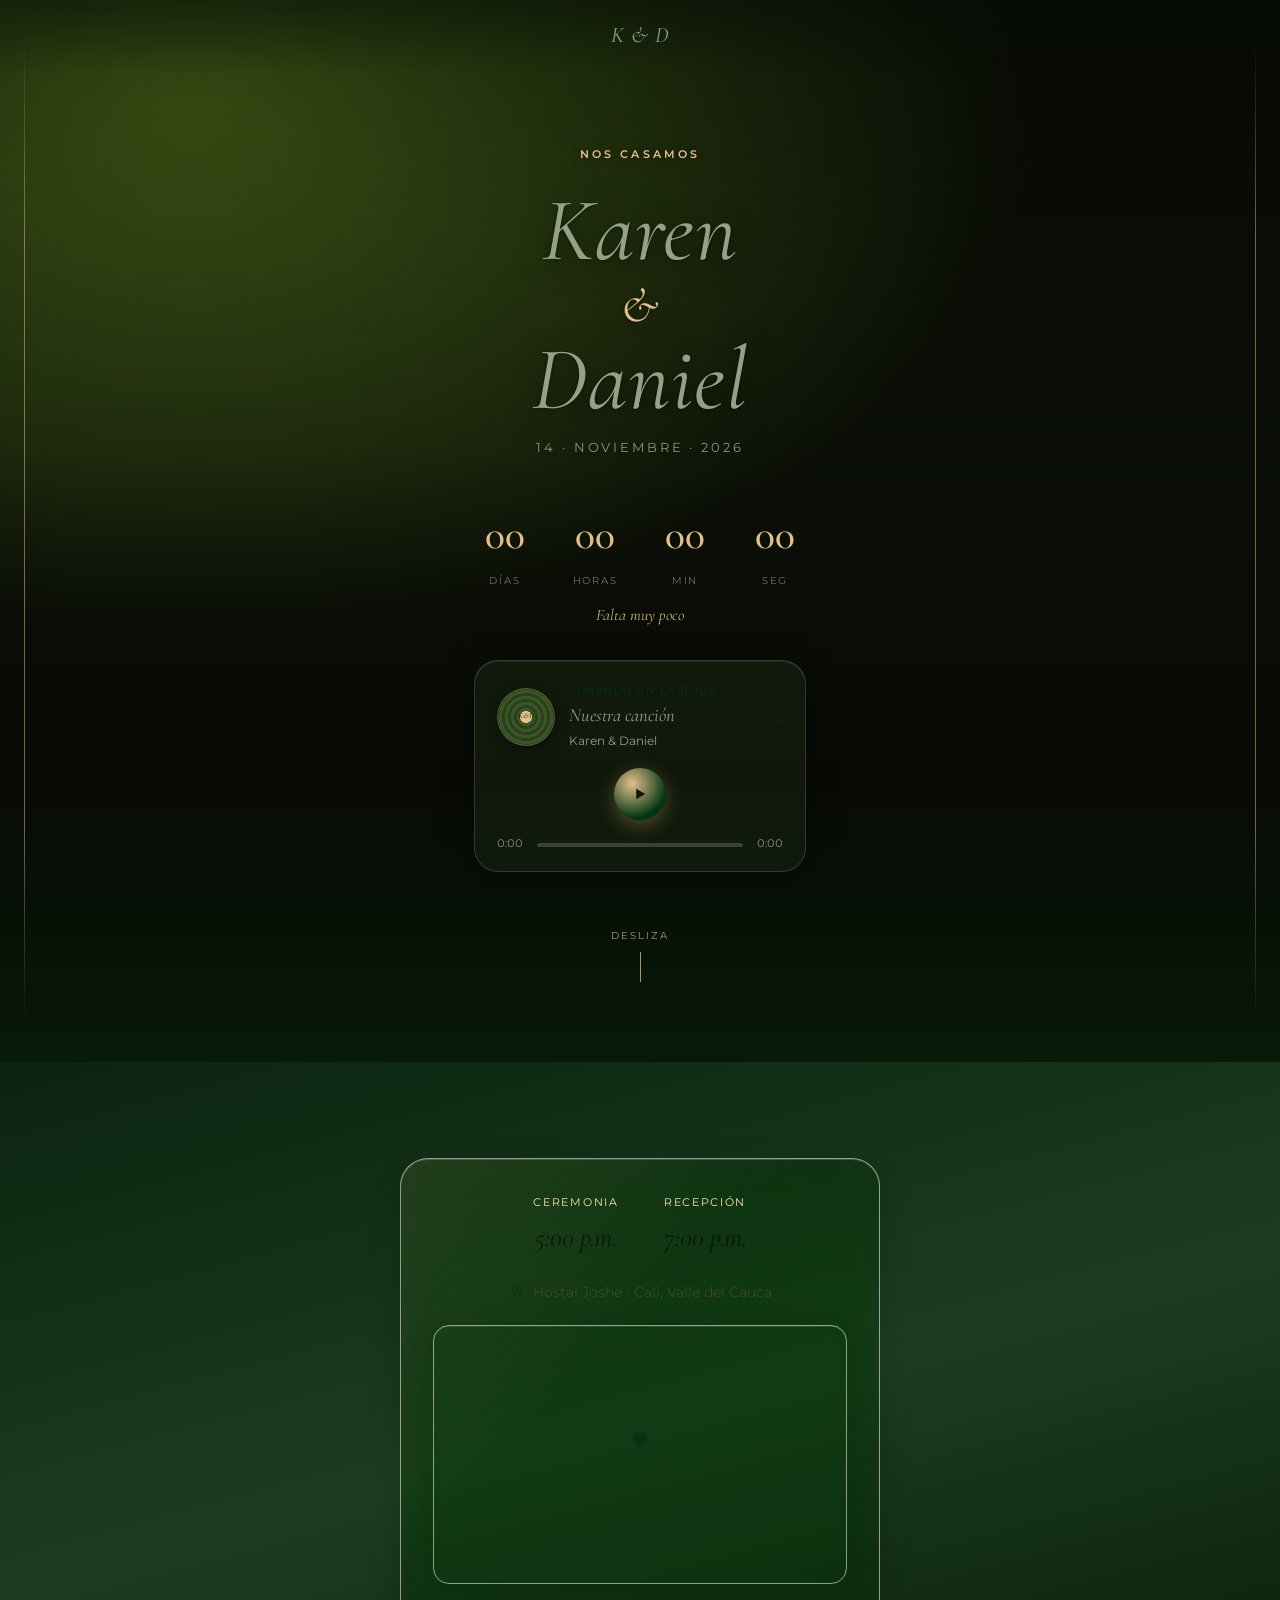
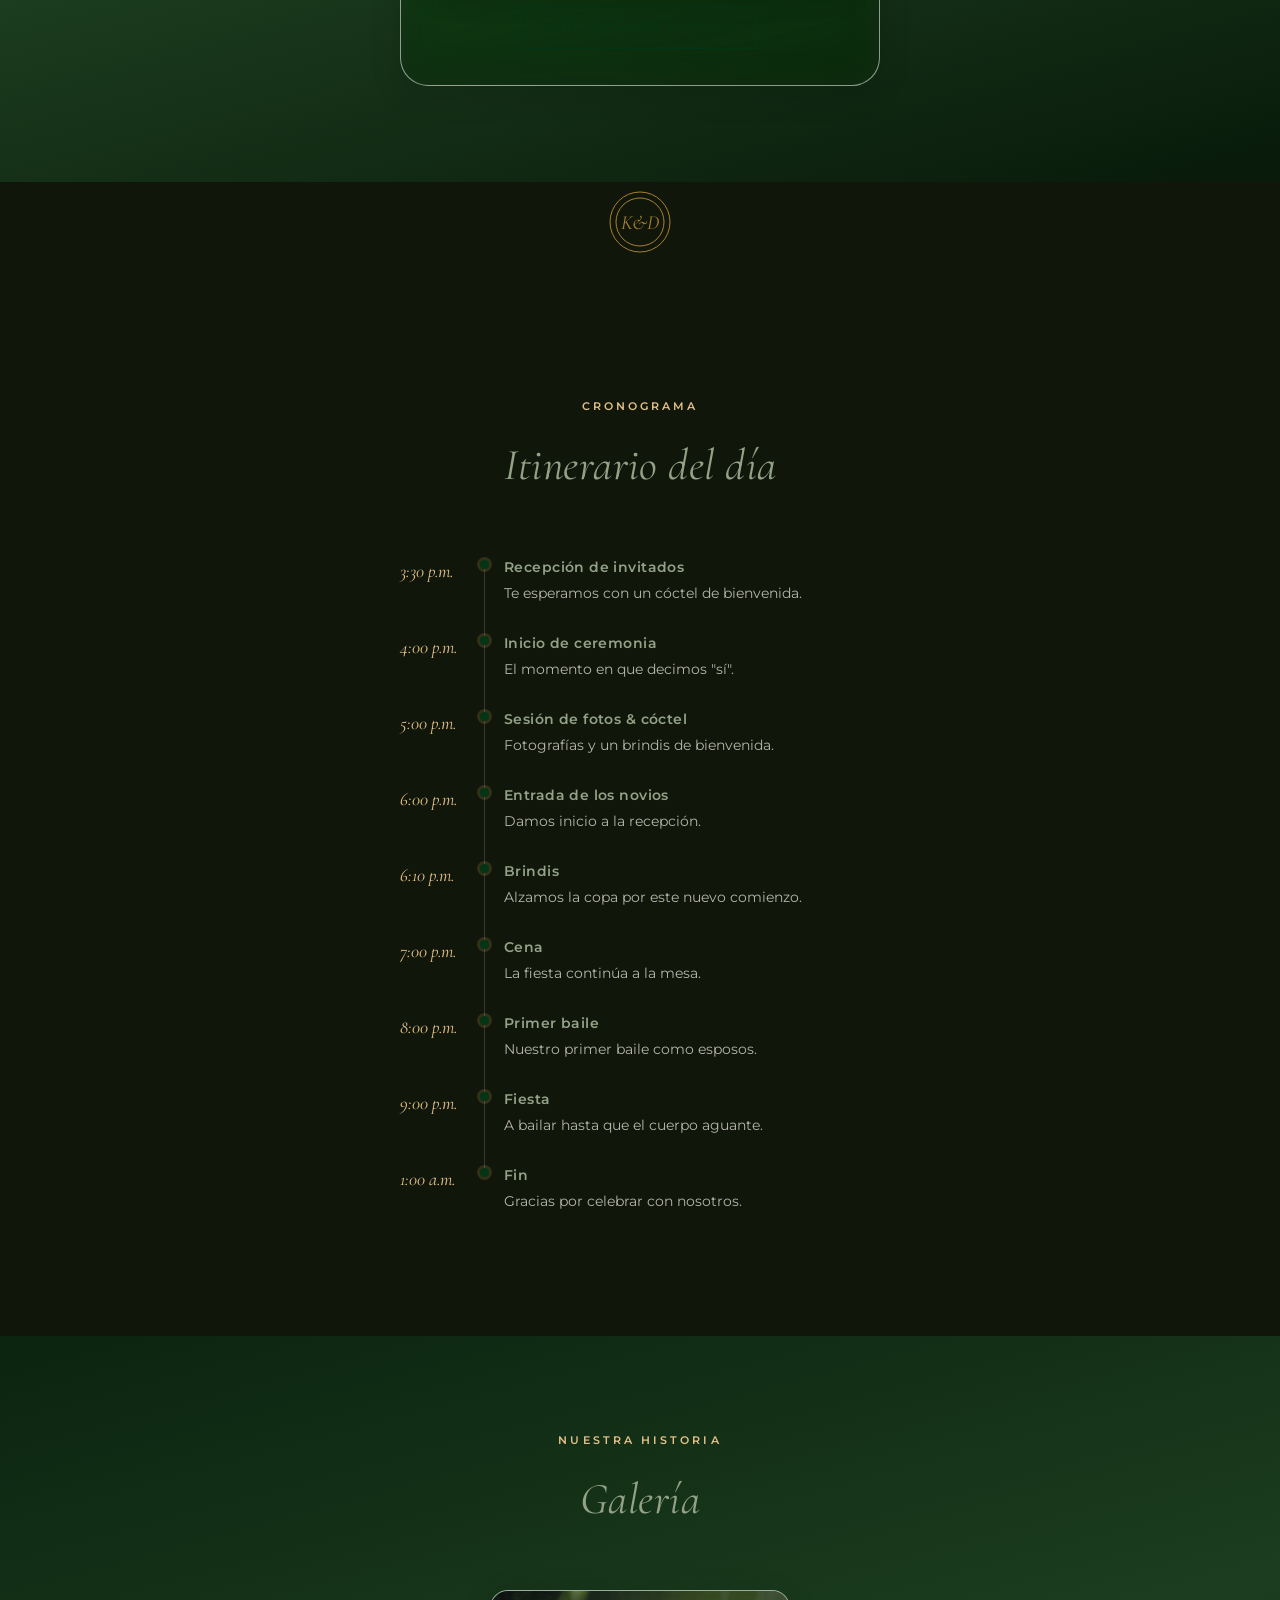
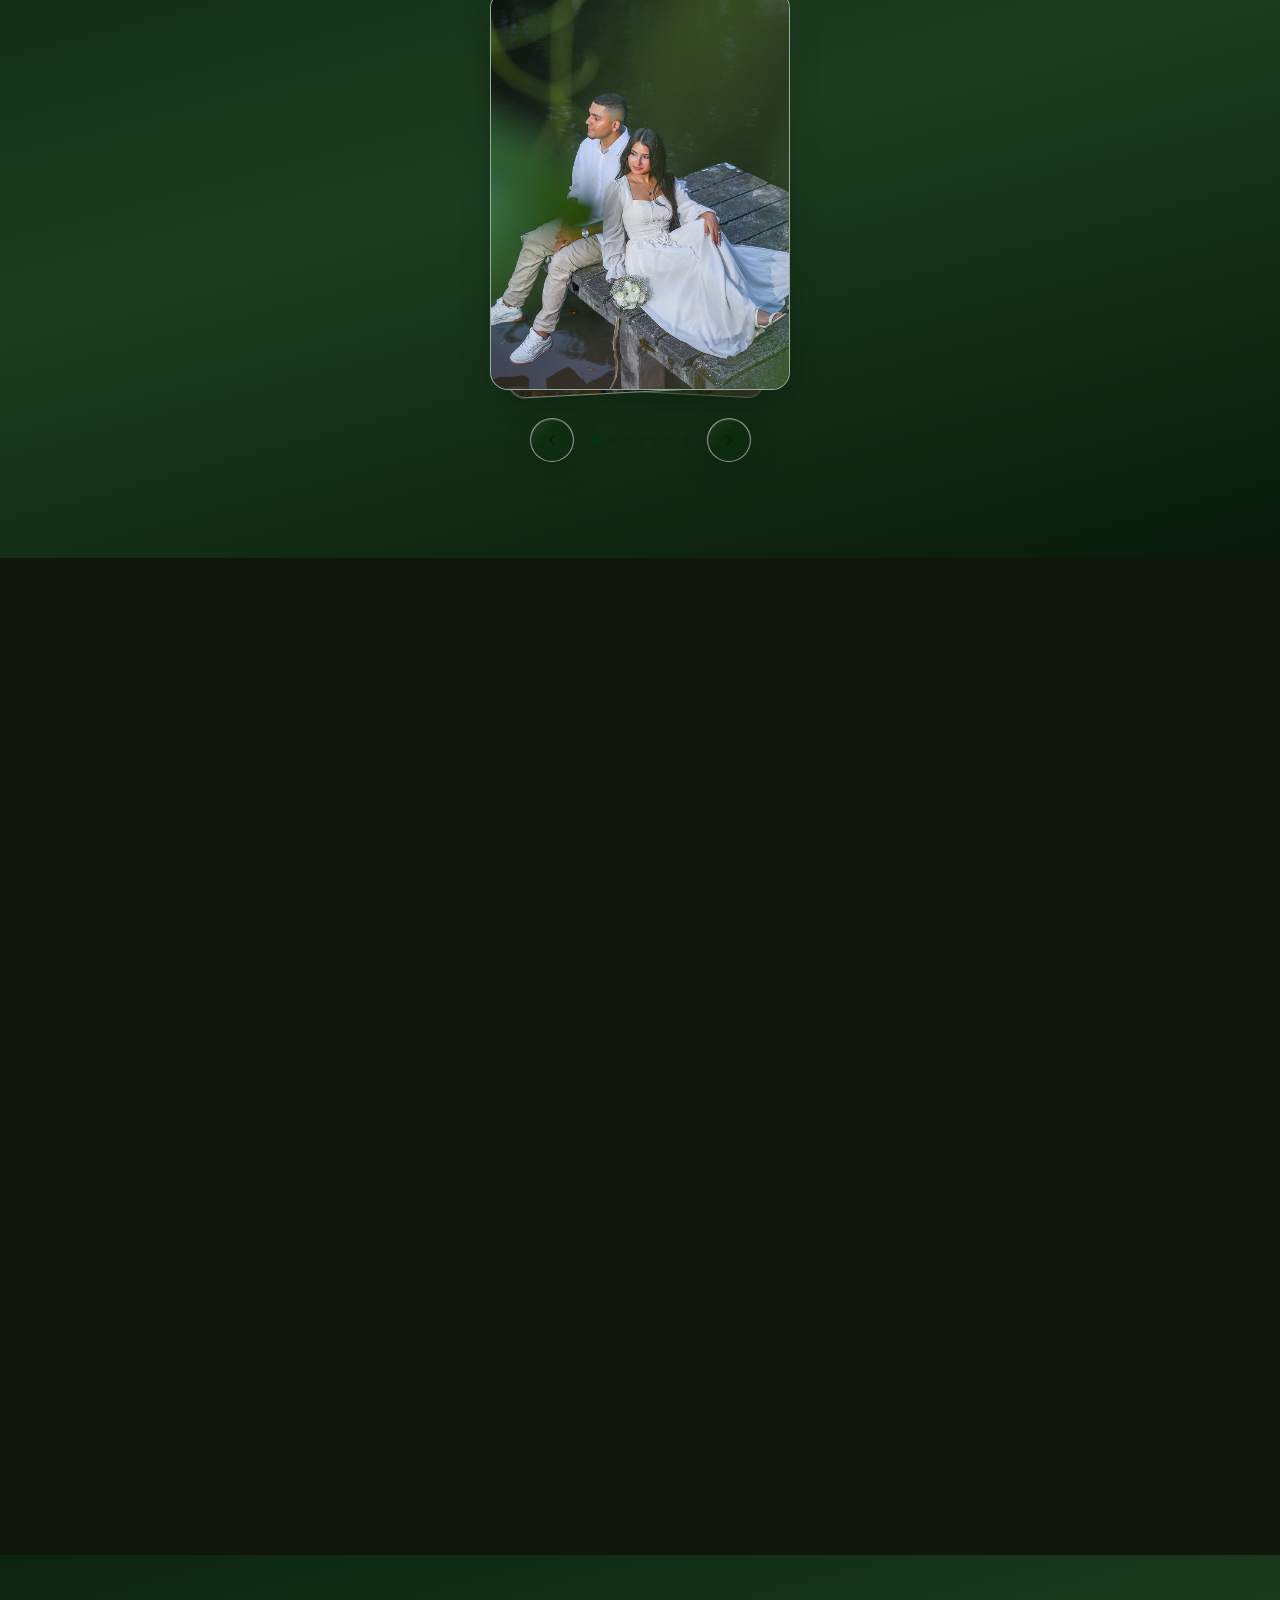
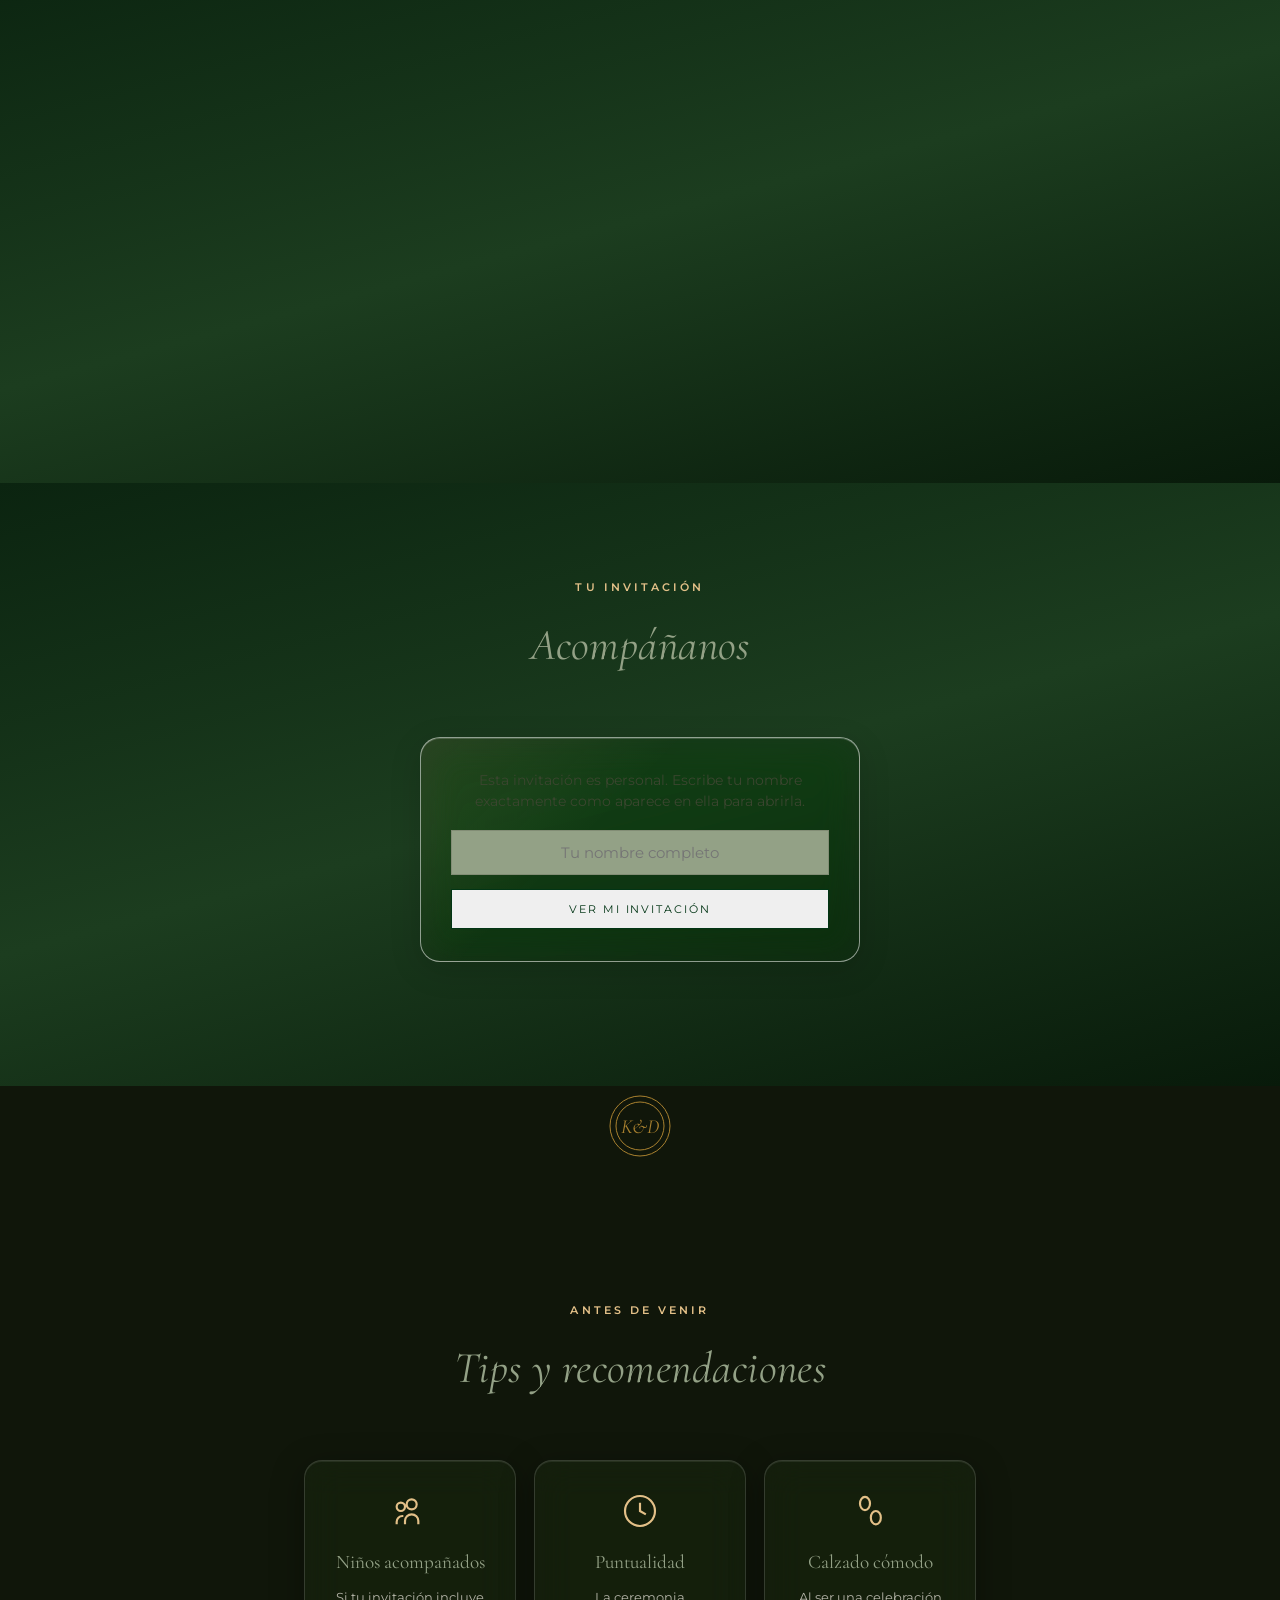
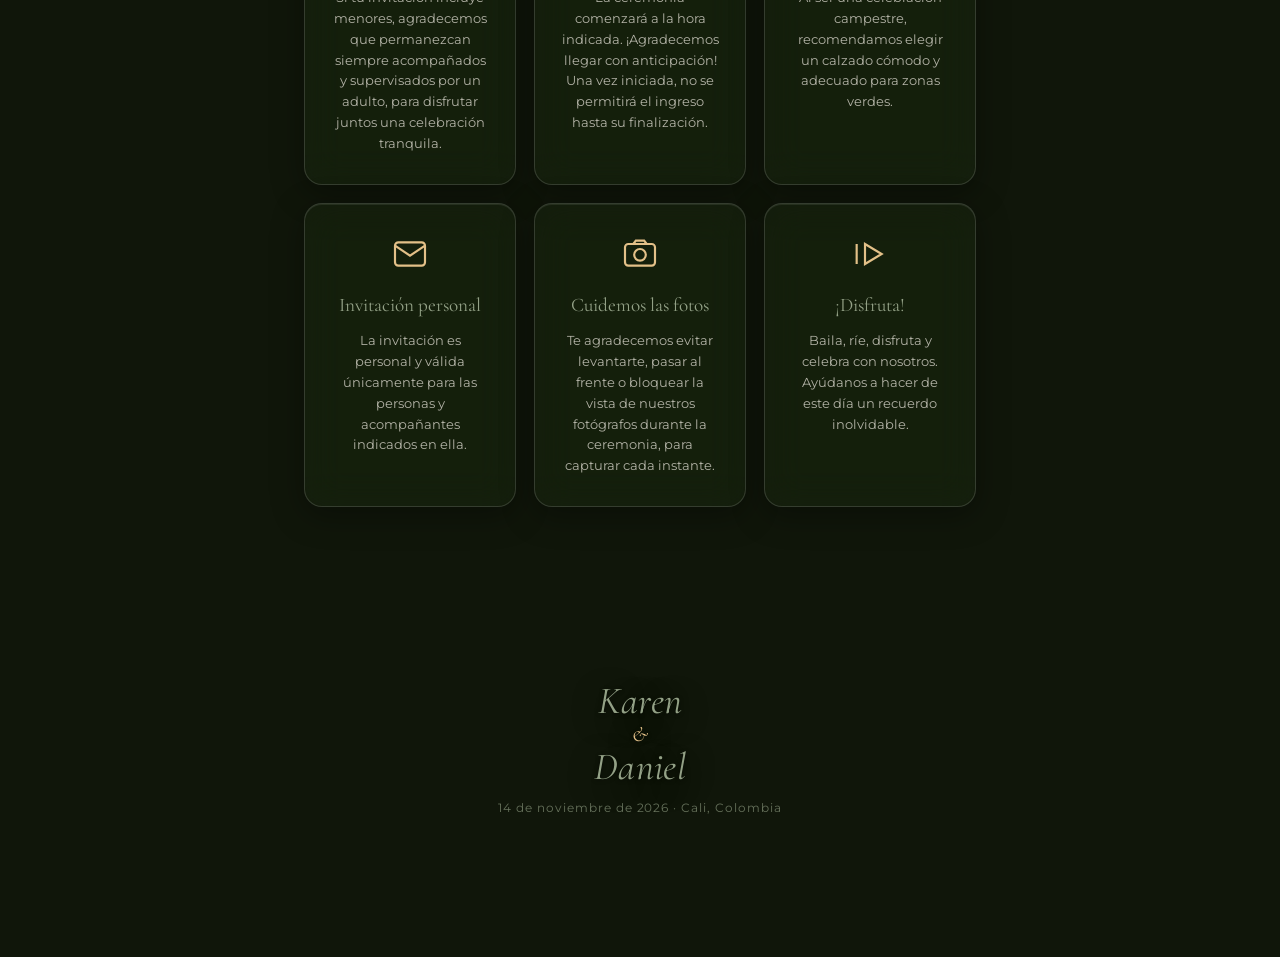
==== commit 4cb6c229: "Add files via upload" ====
--- a/index.html
+++ b/index.html
@@ -25,7 +25,7 @@
     </video>
     <!-- Video vertical (formato banner 9:16) — reemplaza recursos/boda_2-vertical.mp4 por tu video en retrato, visible solo en responsive/móvil -->
     <video class="hero-video hero-video--mobile" autoplay muted loop playsinline preload="auto" poster="assets/hero-poster-vertical.jpg">
-      <source src="recursos/bodacel.MOV" type="video/mp4">
+      <source src="recursos/Bodacel.mp4" type="video/mp4">
     </video>
     <div class="hero-overlay"></div>
   </div>
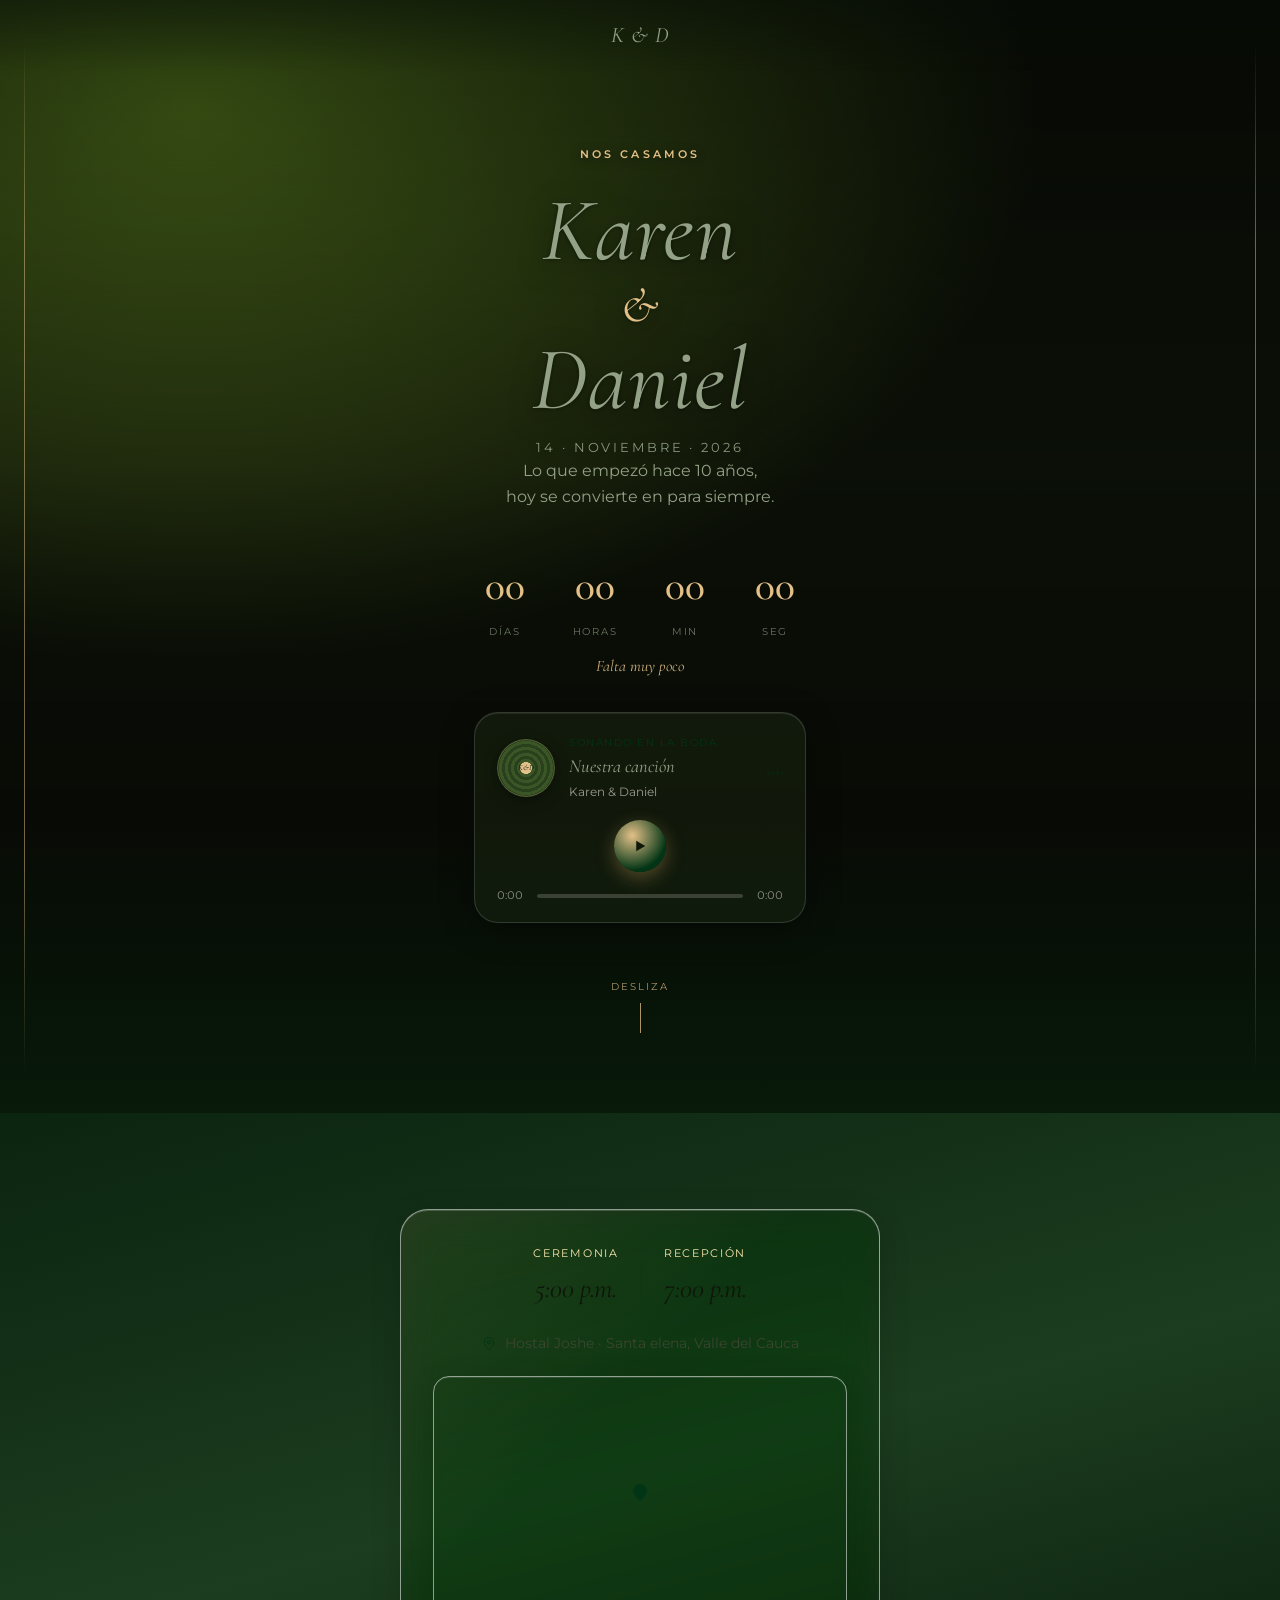
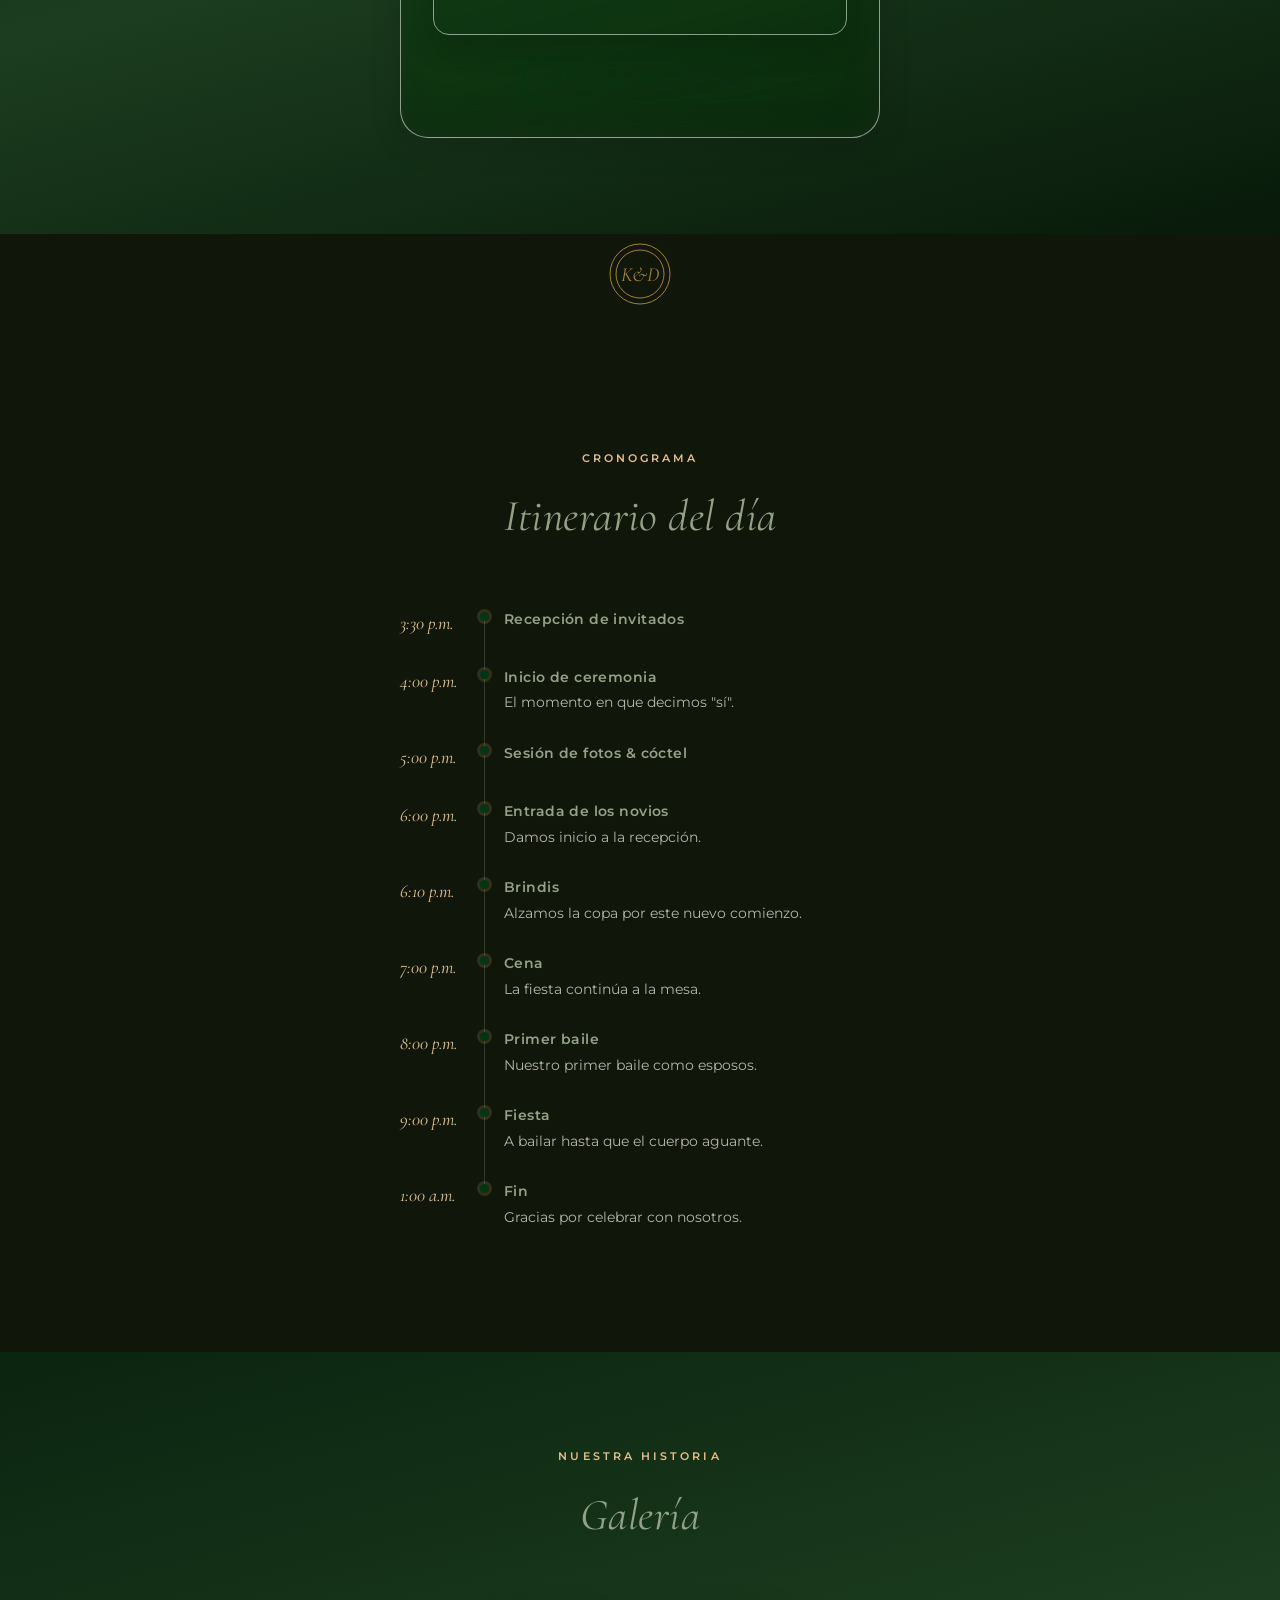
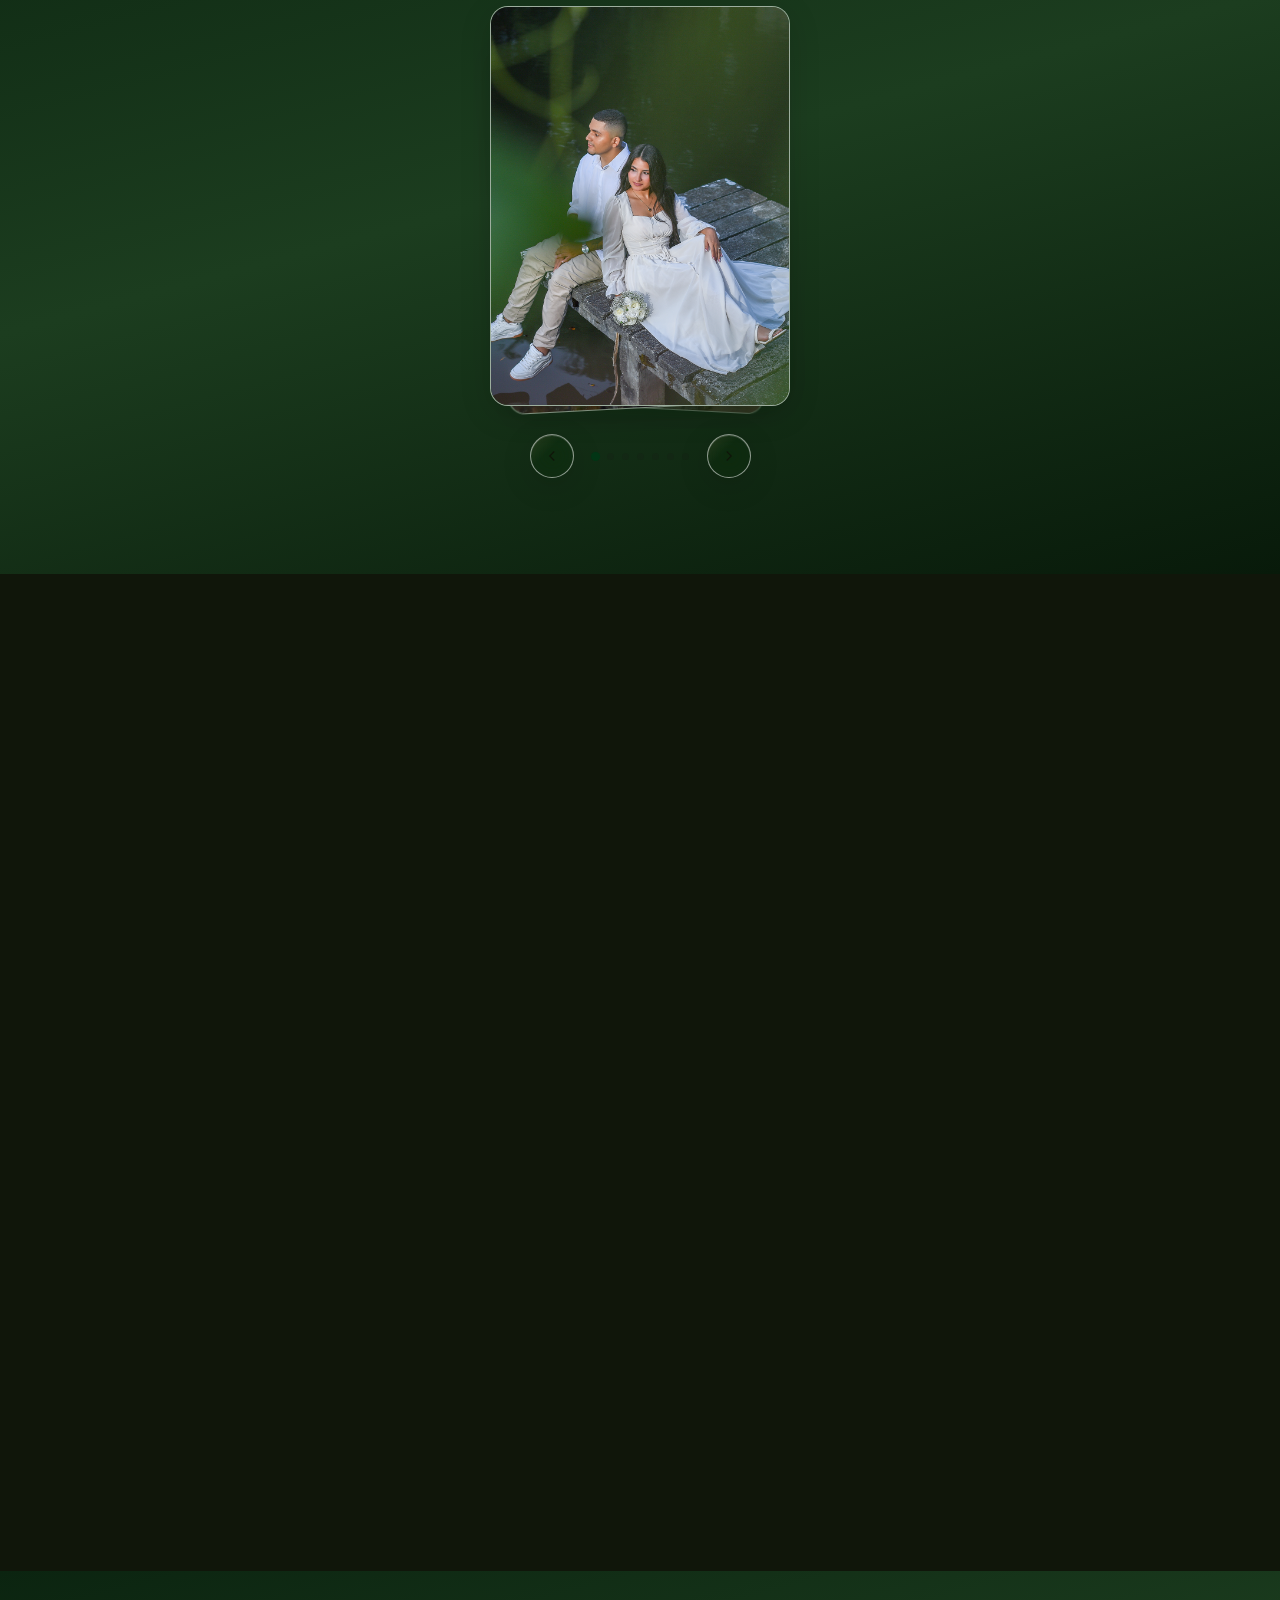
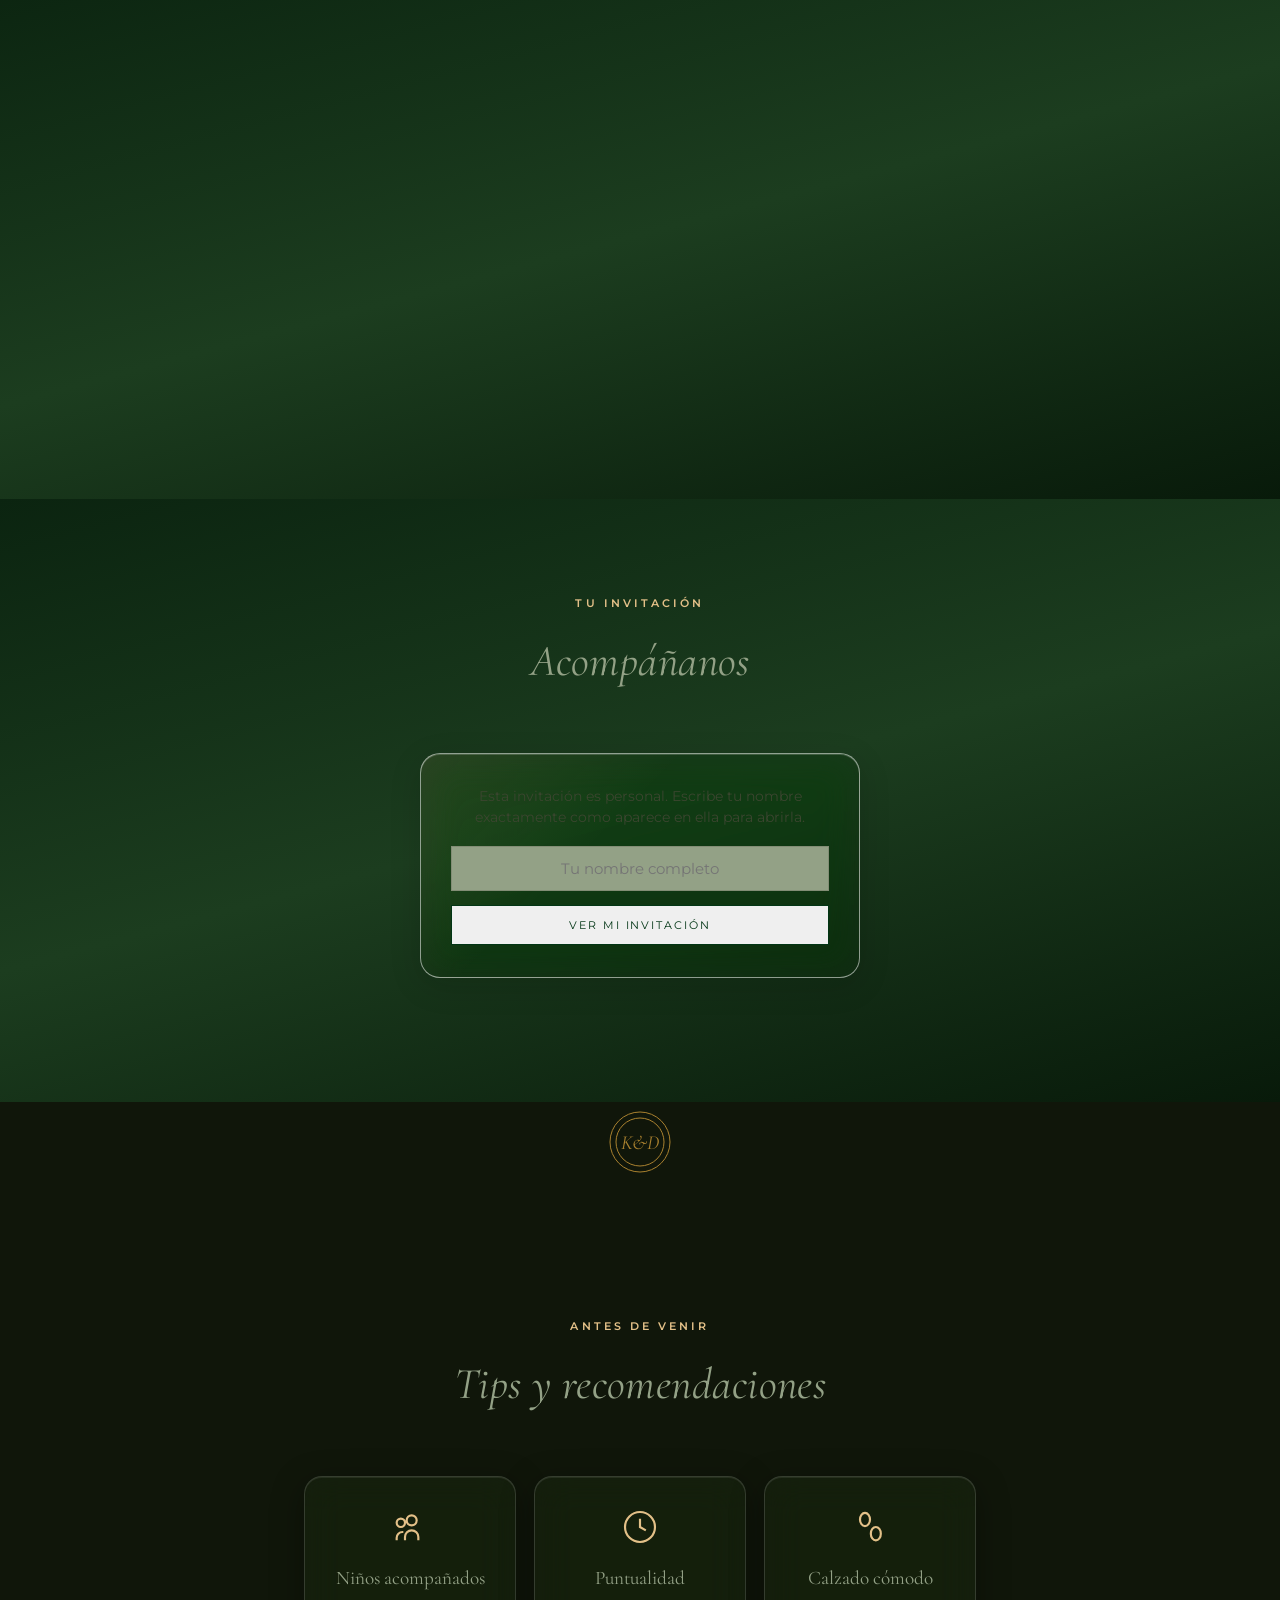
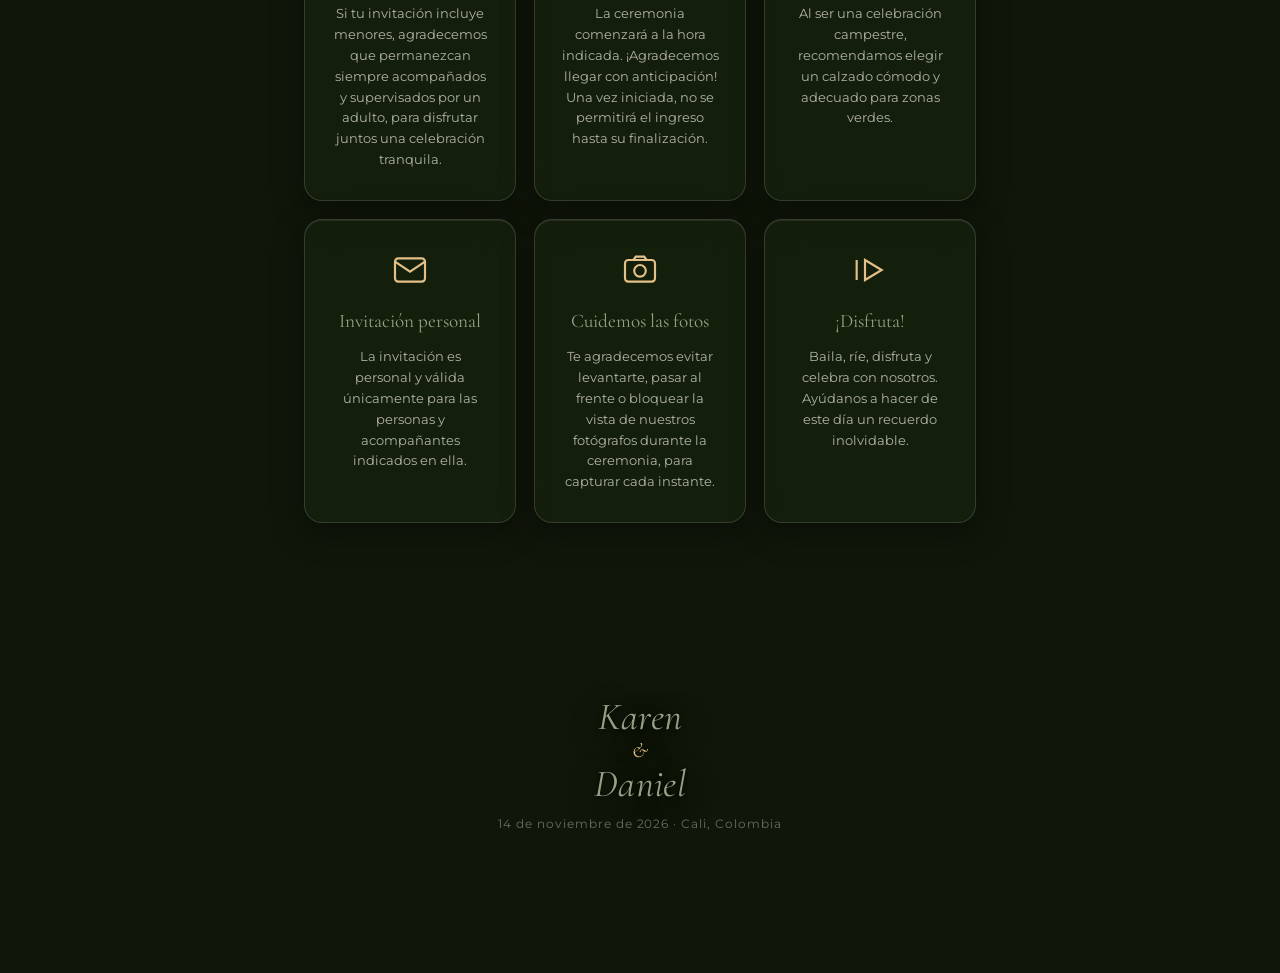
==== commit ee007867: "Add files via upload" ====
--- a/index.html
+++ b/index.html
@@ -34,6 +34,7 @@
     <span class="eyebrow">Nos casamos</span>
     <h1 class="hero-names">Karen<span class="amp">&amp;</span>Daniel</h1>
     <p class="hero-sub">14 · Noviembre · 2026</p>
+    <p class="hero-message">Lo que empezó hace 10 años,<br>hoy se convierte en para siempre.</p>
 
     <div class="countdown" role="timer" aria-label="Tiempo restante para la boda">
       <div class="unit"><div class="num" id="cd-dias">00</div><div class="label">Días</div></div>
@@ -95,7 +96,7 @@
       </div>
       <div class="capsule-place">
         <svg viewBox="0 0 24 24" fill="none" stroke="currentColor" stroke-width="1.3" aria-hidden="true"><path d="M12 21s7-6.6 7-11.5A7 7 0 0 0 5 9.5C5 14.4 12 21 12 21z"/><circle cx="12" cy="9.5" r="2.5"/></svg>
-        <span>Hostal Joshe · Cali, Valle del Cauca</span>
+        <span>Hostal Joshe · Santa elena, Valle del Cauca</span>
       </div>
       <div class="capsule-map">
         <iframe src="https://www.google.com/maps?q=3.6602861,-76.2479446&z=17&output=embed" title="Ubicación — Hostal Joshe" loading="lazy" referrerpolicy="no-referrer-when-downgrade"></iframe>
@@ -124,7 +125,7 @@
       <div class="timeline-item">
         <span class="t">3:30 p.m.</span>
         <div class="dot"></div>
-        <div><h4>Recepción de invitados</h4><p>Te esperamos con un cóctel de bienvenida.</p></div>
+        <div><h4>Recepción de invitados</h4></div>
       </div>
       <div class="timeline-item">
         <span class="t">4:00 p.m.</span>
@@ -134,7 +135,7 @@
       <div class="timeline-item">
         <span class="t">5:00 p.m.</span>
         <div class="dot"></div>
-        <div><h4>Sesión de fotos &amp; cóctel</h4><p>Fotografías y un brindis de bienvenida.</p></div>
+        <div><h4>Sesión de fotos &amp; cóctel</h4></div>
       </div>
       <div class="timeline-item">
         <span class="t">6:00 p.m.</span>
@@ -282,6 +283,7 @@
       <p class="invite-lookup-text">Esta invitación es personal. Escribe tu nombre exactamente como aparece en ella para abrirla.</p>
       <div class="field" style="margin-bottom:14px;">
         <input type="text" id="rsvp-nombre" placeholder="Tu nombre completo" autocomplete="off">
+        <div class="autocomplete-list" id="rsvp-nombre-list"></div>
       </div>
       <button type="button" class="btn btn--gold btn--full" id="btn-buscar-invitacion">Ver mi invitación</button>
       <p class="guest-status" id="guest-status" role="status"></p>
@@ -320,6 +322,16 @@
           </div>
         </div>
 
+        <div class="field companion-block" id="children-block">
+          <label class="checkbox-row">
+            <input type="checkbox" id="children-checkbox" disabled>
+            <span id="children-checkbox-label">Llevaré niño(s)</span>
+          </label>
+          <div class="companion-name-field" id="children-name-field">
+            <div id="children-names-container"></div>
+          </div>
+        </div>
+
         <button type="submit" class="btn btn--gold btn--full">Enviar confirmación</button>
         <p class="rsvp-note">Por favor confirma antes del 25 de octubre de 2026.</p>
       </form>
